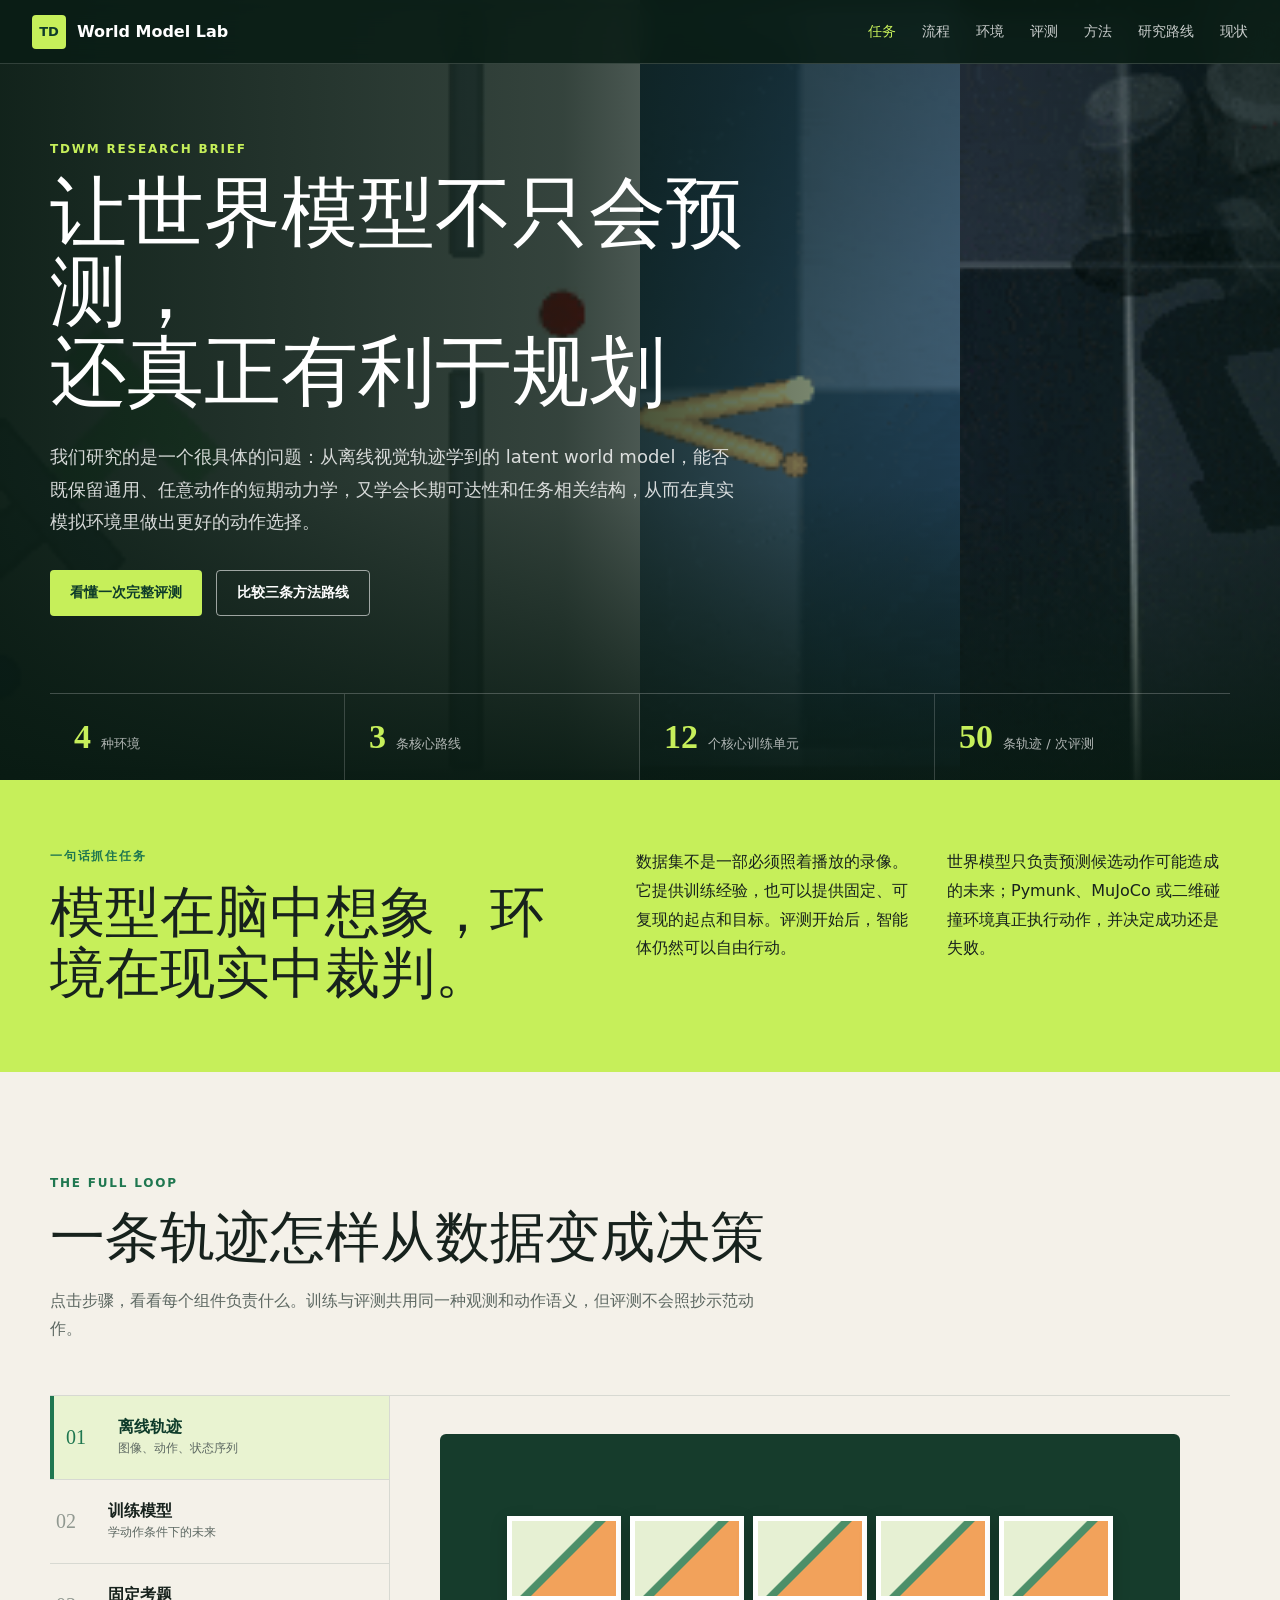
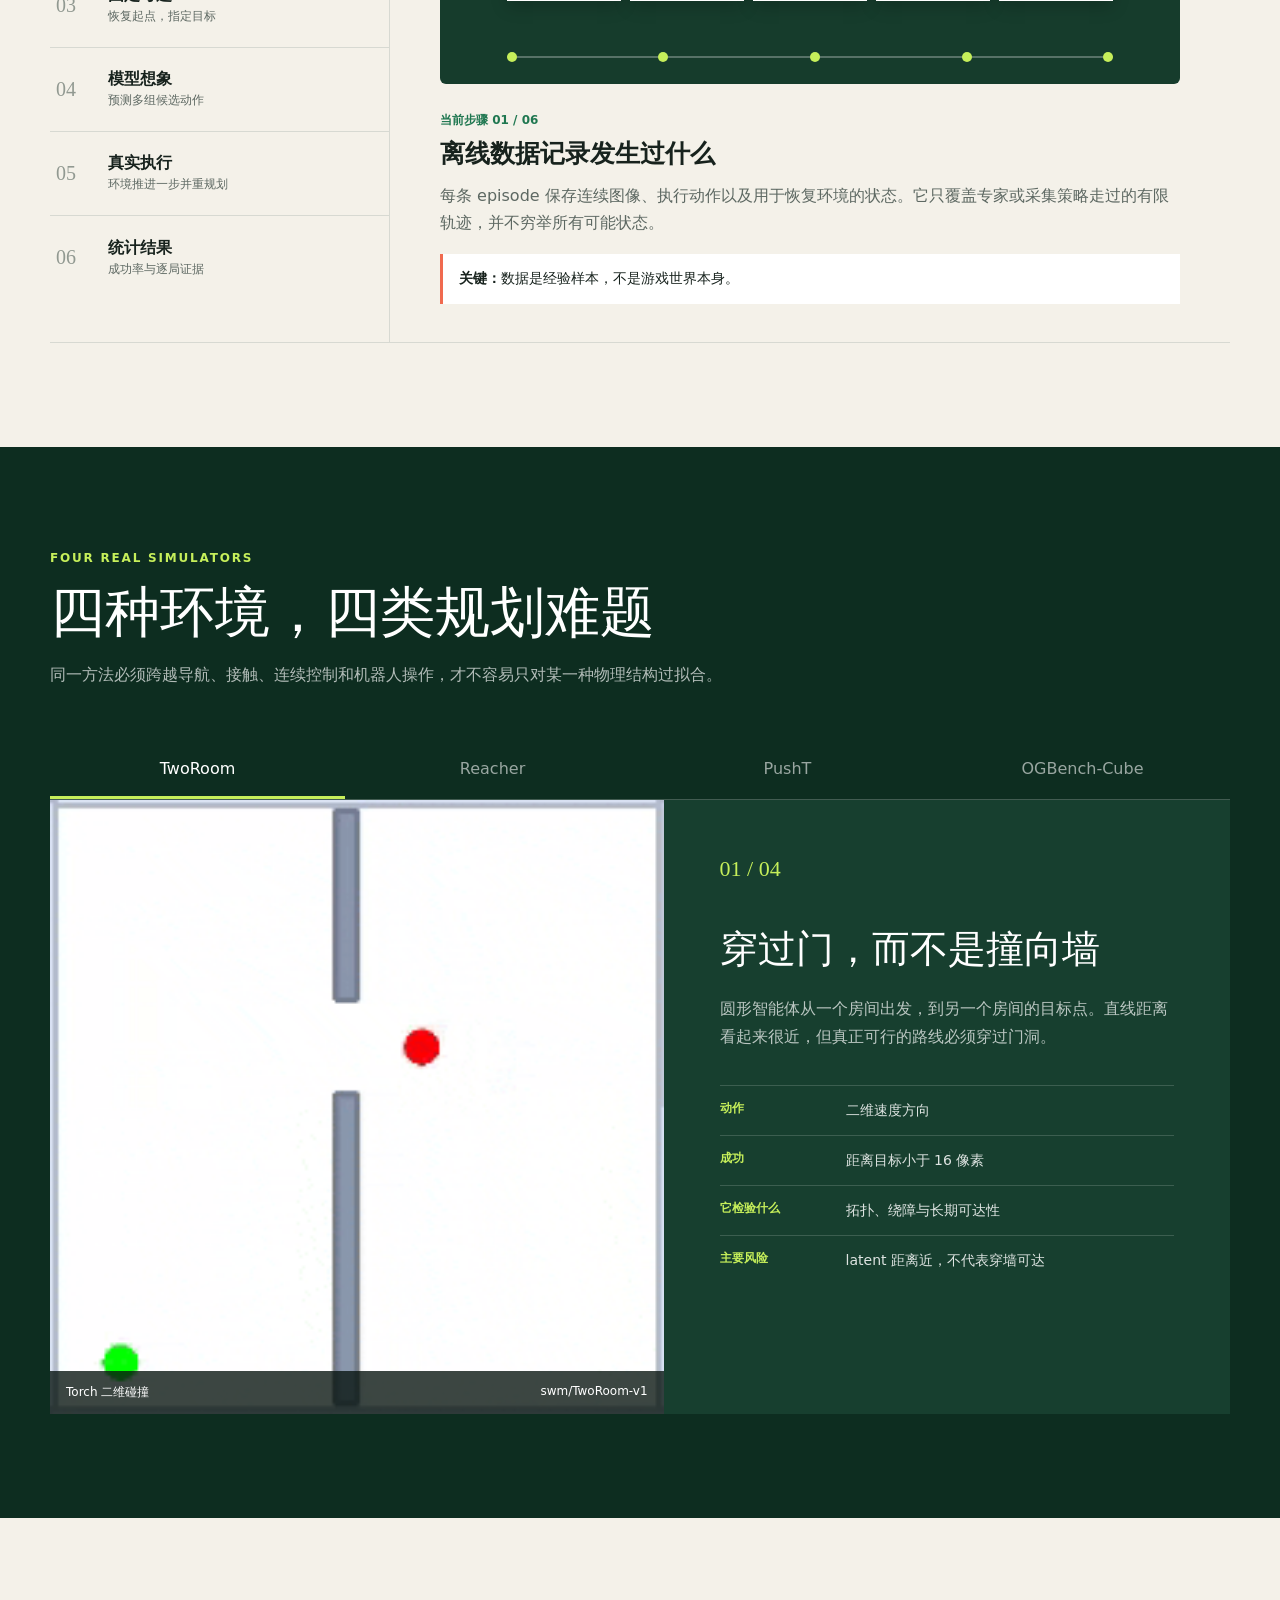
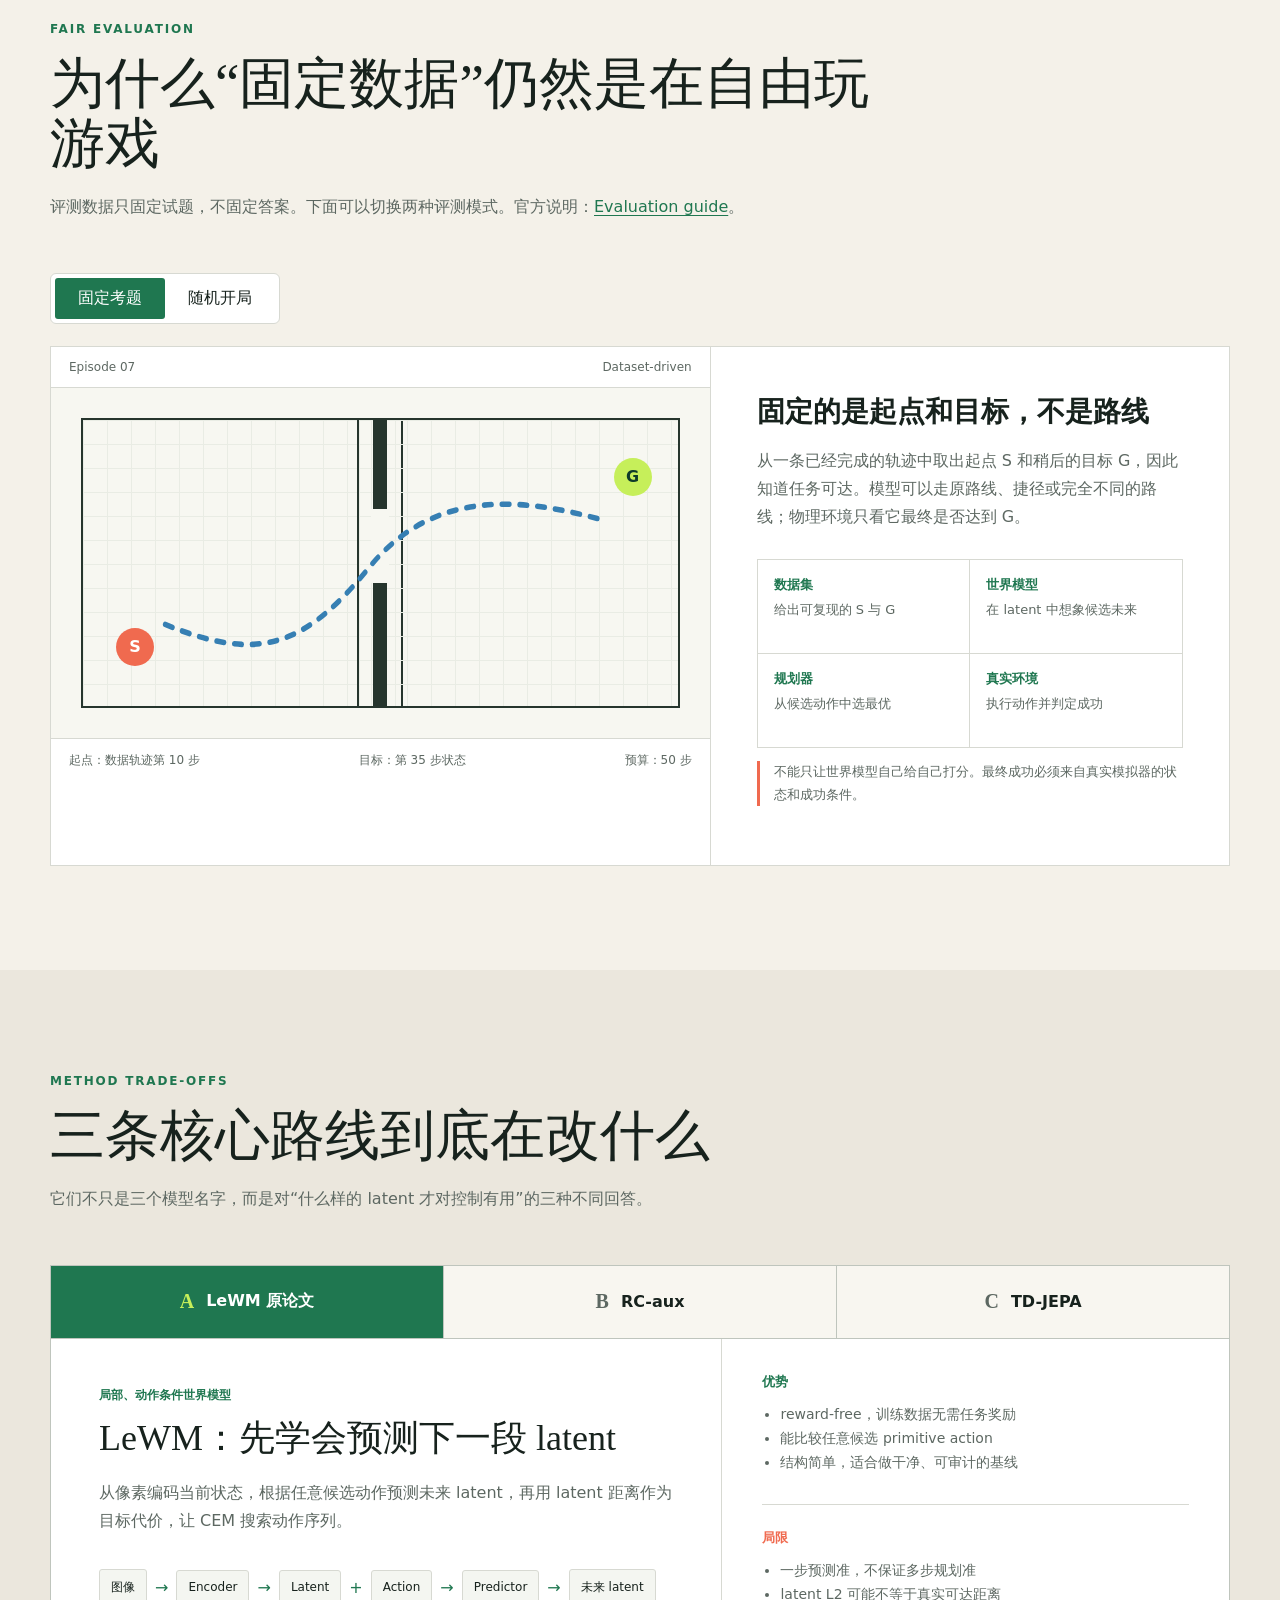
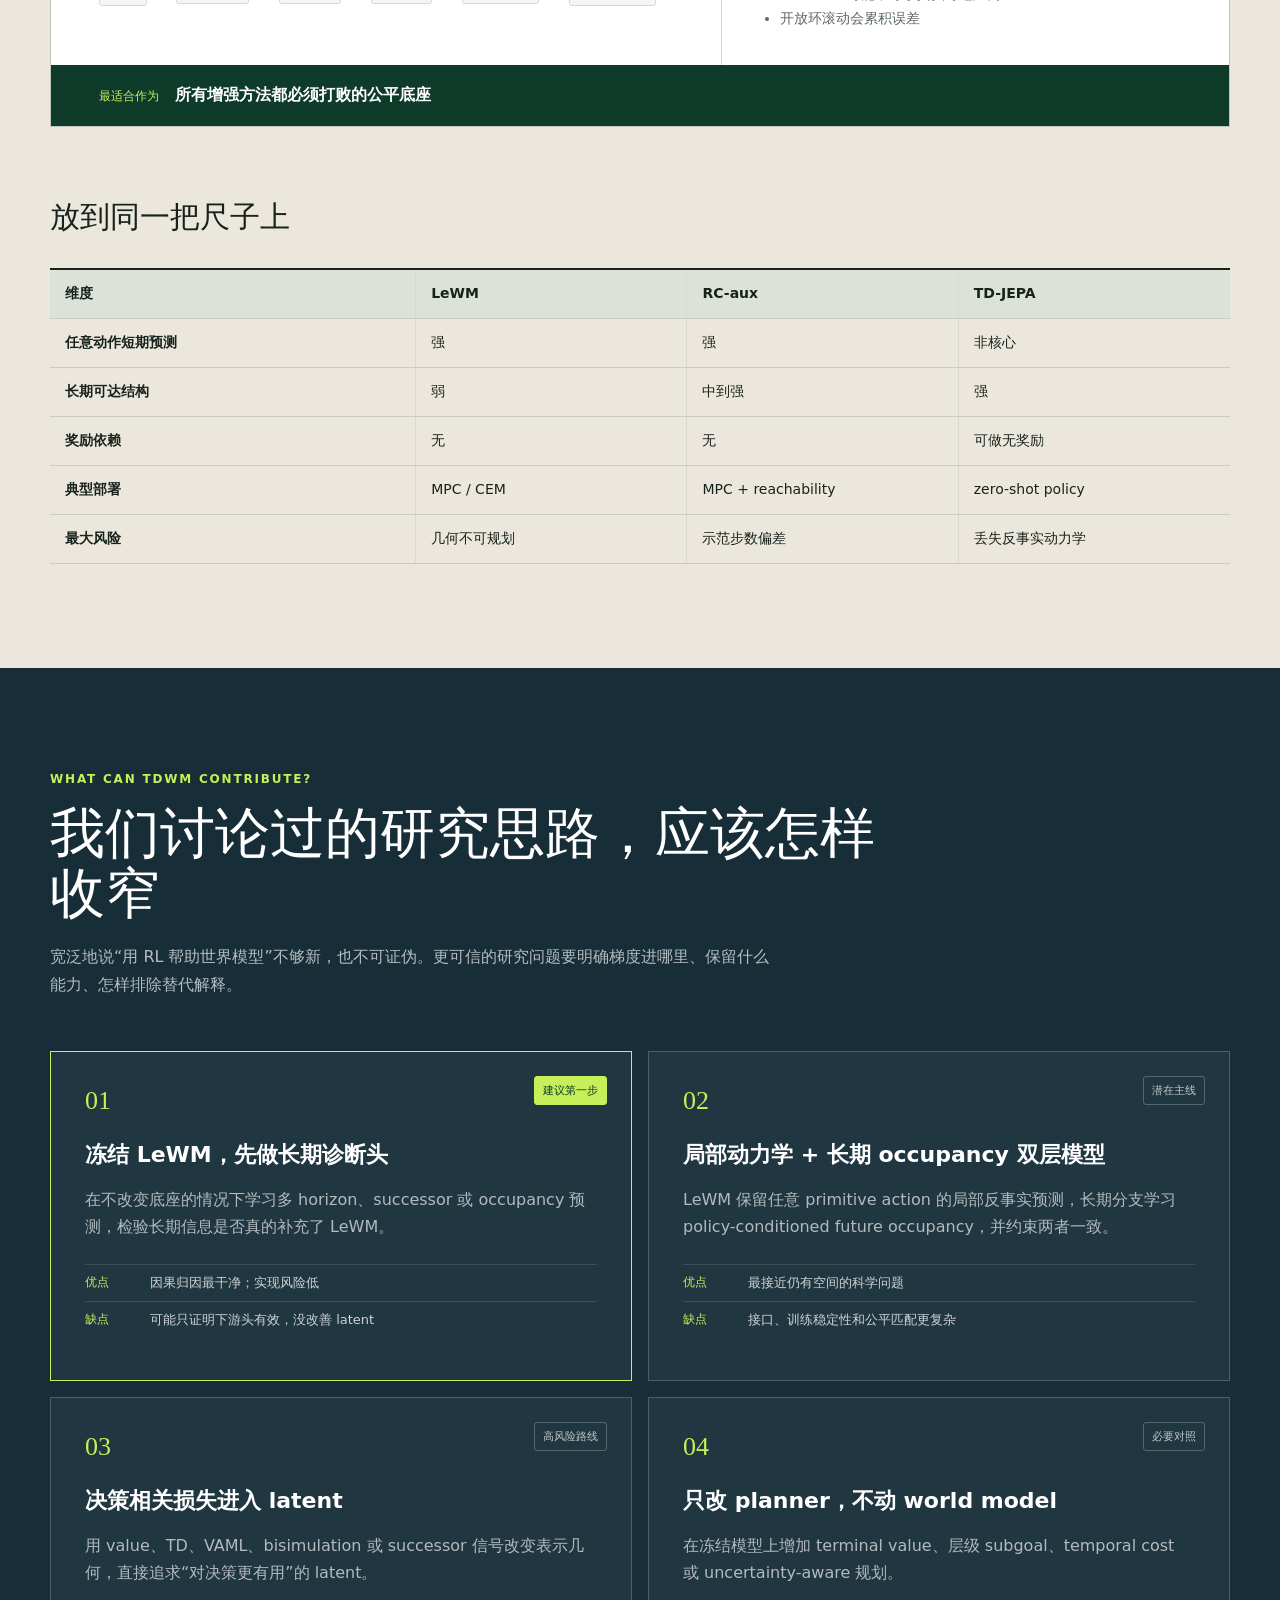
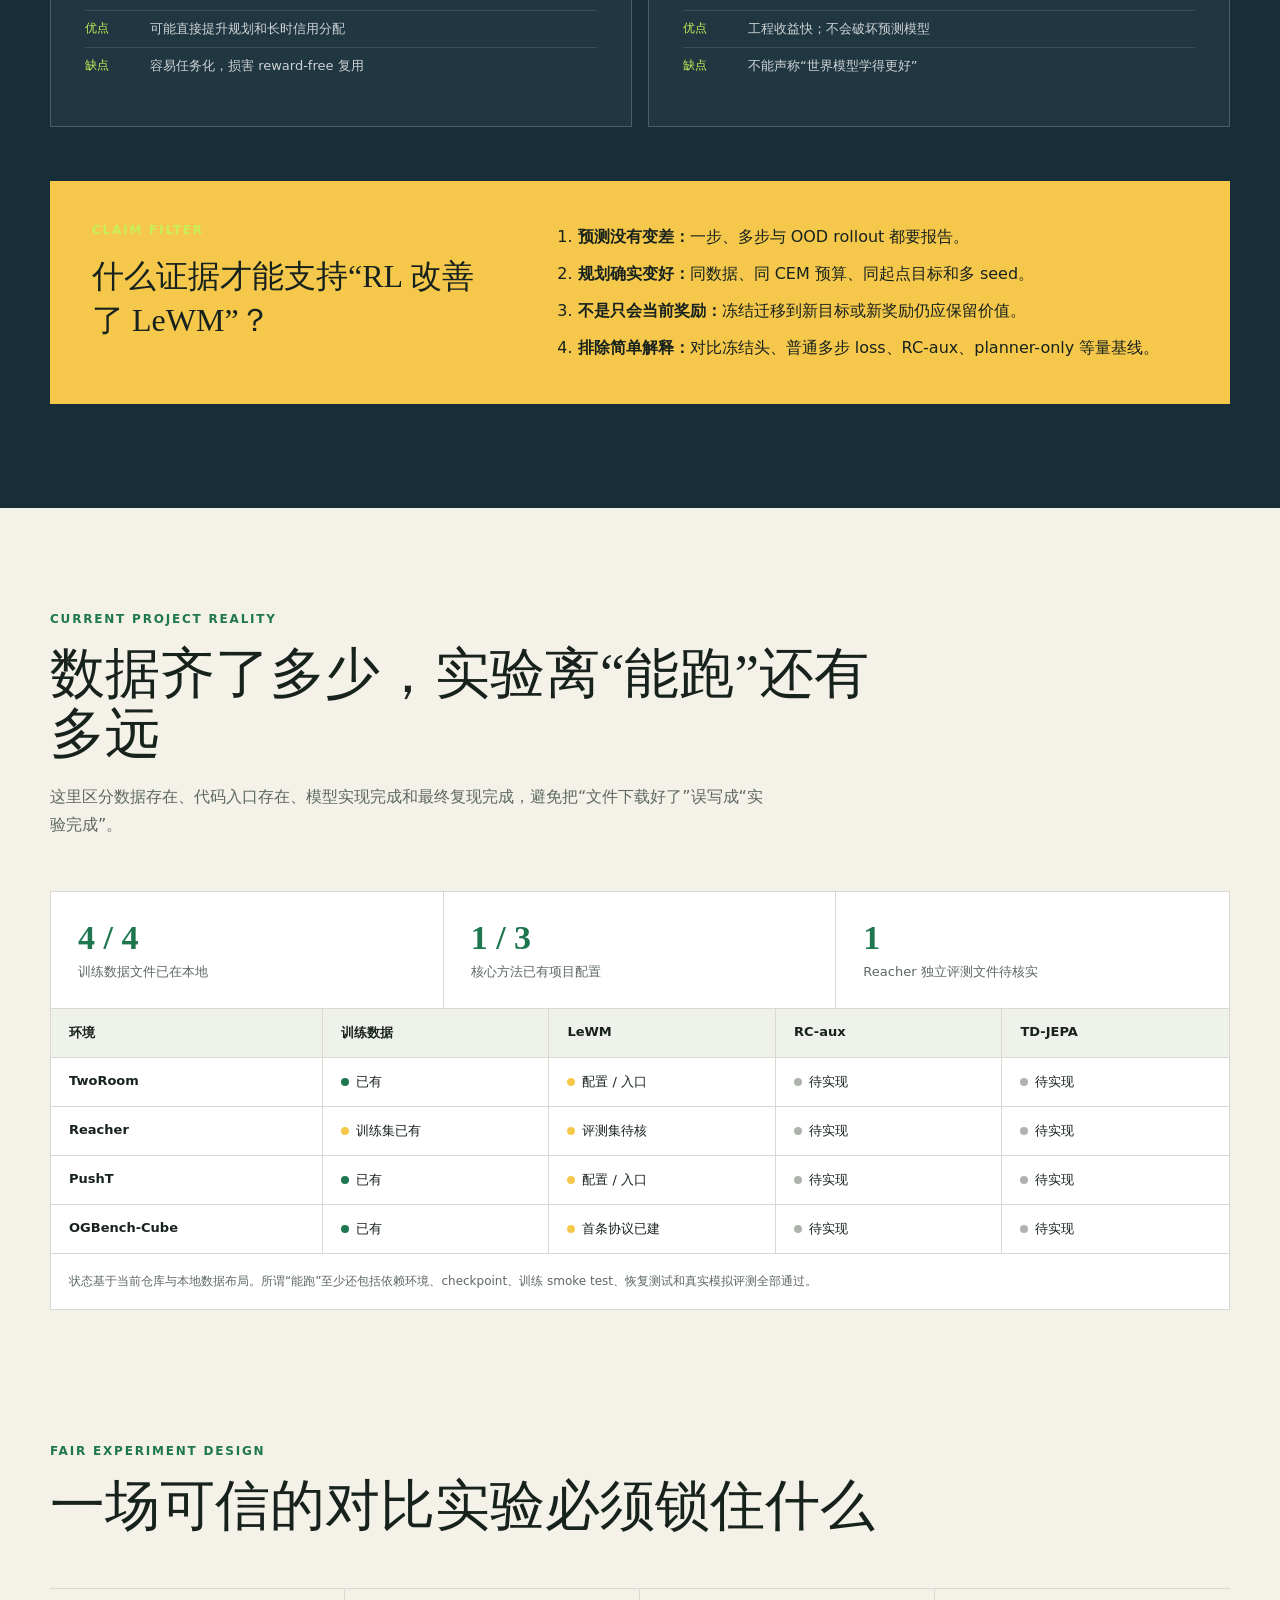
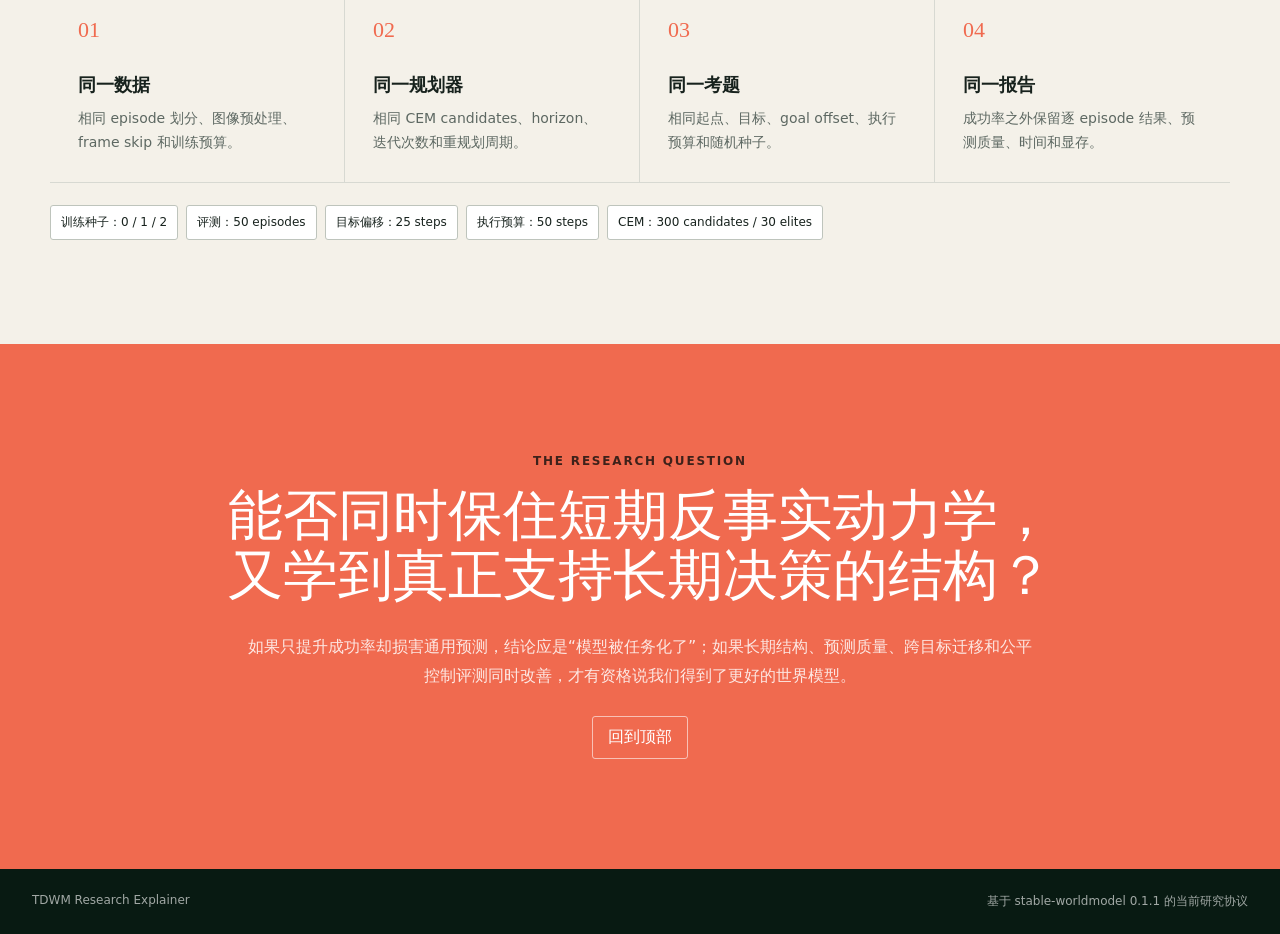
==== docs/world-model-explainer/index.html @ f21c64af "docs: add interactive TDWM research explainer" ====
<!doctype html>
<html lang="zh-CN">
<head>
  <meta charset="utf-8">
  <meta name="viewport" content="width=device-width, initial-scale=1">
  <meta name="description" content="TDWM 四环境世界模型研究任务、评测流程与方法取舍的交互式说明。">
  <title>TDWM 研究任务全景</title>
  <link rel="stylesheet" href="styles.css">
</head>
<body>
  <header class="topbar">
    <a class="brand" href="#overview" aria-label="返回顶部">
      <span class="brand-mark">TD</span>
      <span>World Model Lab</span>
    </a>
    <button class="menu-button" type="button" aria-label="打开目录" aria-expanded="false">
      <span></span><span></span><span></span>
    </button>
    <nav class="nav" aria-label="页面目录">
      <a href="#overview">任务</a>
      <a href="#pipeline">流程</a>
      <a href="#environments">环境</a>
      <a href="#evaluation">评测</a>
      <a href="#methods">方法</a>
      <a href="#research">研究路线</a>
      <a href="#status">现状</a>
    </nav>
  </header>

  <main>
    <section class="hero" id="overview">
      <div class="hero-backdrop" aria-hidden="true">
        <img src="assets/pusht.gif" alt="">
        <img src="assets/tworoom.gif" alt="">
        <img src="assets/reacher.gif" alt="">
        <img src="assets/cube.gif" alt="">
      </div>
      <div class="hero-overlay"></div>
      <div class="hero-content">
        <p class="eyebrow">TDWM RESEARCH BRIEF</p>
        <h1>让世界模型不只会预测，<br>还真正有利于规划</h1>
        <p class="hero-copy">我们研究的是一个很具体的问题：从离线视觉轨迹学到的 latent world model，能否既保留通用、任意动作的短期动力学，又学会长期可达性和任务相关结构，从而在真实模拟环境里做出更好的动作选择。</p>
        <div class="hero-actions">
          <a class="primary-action" href="#pipeline">看懂一次完整评测</a>
          <a class="secondary-action" href="#methods">比较三条方法路线</a>
        </div>
      </div>
      <div class="hero-facts" aria-label="研究概览">
        <div><strong>4</strong><span>种环境</span></div>
        <div><strong>3</strong><span>条核心路线</span></div>
        <div><strong>12</strong><span>个核心训练单元</span></div>
        <div><strong>50</strong><span>条轨迹 / 次评测</span></div>
      </div>
    </section>

    <section class="band thesis-band">
      <div class="section-inner split-intro">
        <div>
          <p class="eyebrow dark">一句话抓住任务</p>
          <h2>模型在脑中想象，环境在现实中裁判。</h2>
        </div>
        <div class="lead-stack">
          <p>数据集不是一部必须照着播放的录像。它提供训练经验，也可以提供固定、可复现的起点和目标。评测开始后，智能体仍然可以自由行动。</p>
          <p>世界模型只负责预测候选动作可能造成的未来；Pymunk、MuJoCo 或二维碰撞环境真正执行动作，并决定成功还是失败。</p>
        </div>
      </div>
    </section>

    <section class="section" id="pipeline">
      <div class="section-inner">
        <div class="section-heading">
          <p class="eyebrow dark">THE FULL LOOP</p>
          <h2>一条轨迹怎样从数据变成决策</h2>
          <p>点击步骤，看看每个组件负责什么。训练与评测共用同一种观测和动作语义，但评测不会照抄示范动作。</p>
        </div>
        <div class="pipeline-layout">
          <div class="pipeline-steps" role="tablist" aria-label="完整流程">
            <button class="pipeline-step active" type="button" role="tab" aria-selected="true" data-step="0">
              <span>01</span><b>离线轨迹</b><small>图像、动作、状态序列</small>
            </button>
            <button class="pipeline-step" type="button" role="tab" aria-selected="false" data-step="1">
              <span>02</span><b>训练模型</b><small>学动作条件下的未来</small>
            </button>
            <button class="pipeline-step" type="button" role="tab" aria-selected="false" data-step="2">
              <span>03</span><b>固定考题</b><small>恢复起点，指定目标</small>
            </button>
            <button class="pipeline-step" type="button" role="tab" aria-selected="false" data-step="3">
              <span>04</span><b>模型想象</b><small>预测多组候选动作</small>
            </button>
            <button class="pipeline-step" type="button" role="tab" aria-selected="false" data-step="4">
              <span>05</span><b>真实执行</b><small>环境推进一步并重规划</small>
            </button>
            <button class="pipeline-step" type="button" role="tab" aria-selected="false" data-step="5">
              <span>06</span><b>统计结果</b><small>成功率与逐局证据</small>
            </button>
          </div>
          <div class="pipeline-stage" aria-live="polite">
            <div class="stage-visual" data-stage-visual="dataset">
              <div class="filmstrip">
                <span></span><span></span><span></span><span></span><span></span>
              </div>
              <div class="stage-axis"><i></i><i></i><i></i><i></i><i></i></div>
            </div>
            <div class="stage-copy">
              <p class="stage-kicker">当前步骤 <span id="step-number">01 / 06</span></p>
              <h3 id="step-title">离线数据记录发生过什么</h3>
              <p id="step-description">每条 episode 保存连续图像、执行动作以及用于恢复环境的状态。它只覆盖专家或采集策略走过的有限轨迹，并不穷举所有可能状态。</p>
              <div class="stage-note" id="step-note"><strong>关键：</strong>数据是经验样本，不是游戏世界本身。</div>
            </div>
          </div>
        </div>
      </div>
    </section>

    <section class="section environment-section" id="environments">
      <div class="section-inner">
        <div class="section-heading light">
          <p class="eyebrow">FOUR REAL SIMULATORS</p>
          <h2>四种环境，四类规划难题</h2>
          <p>同一方法必须跨越导航、接触、连续控制和机器人操作，才不容易只对某一种物理结构过拟合。</p>
        </div>
        <div class="environment-tabs" role="tablist" aria-label="环境选择">
          <button type="button" class="active" data-env="tworoom" role="tab" aria-selected="true">TwoRoom</button>
          <button type="button" data-env="reacher" role="tab" aria-selected="false">Reacher</button>
          <button type="button" data-env="pusht" role="tab" aria-selected="false">PushT</button>
          <button type="button" data-env="cube" role="tab" aria-selected="false">OGBench-Cube</button>
        </div>
        <div class="environment-view">
          <div class="environment-media">
            <img id="env-image" src="assets/tworoom.gif" alt="TwoRoom 环境运行画面">
            <div class="media-caption"><span id="env-engine">Torch 二维碰撞</span><span id="env-id">swm/TwoRoom-v1</span></div>
          </div>
          <div class="environment-copy">
            <p class="env-index" id="env-index">01 / 04</p>
            <h3 id="env-title">穿过门，而不是撞向墙</h3>
            <p id="env-description">圆形智能体从一个房间出发，到另一个房间的目标点。直线距离看起来很近，但真正可行的路线必须穿过门洞。</p>
            <dl class="env-specs">
              <div><dt>动作</dt><dd id="env-action">二维速度方向</dd></div>
              <div><dt>成功</dt><dd id="env-success">距离目标小于 16 像素</dd></div>
              <div><dt>它检验什么</dt><dd id="env-test">拓扑、绕障与长期可达性</dd></div>
              <div><dt>主要风险</dt><dd id="env-risk">latent 距离近，不代表穿墙可达</dd></div>
            </dl>
          </div>
        </div>
      </div>
    </section>

    <section class="section" id="evaluation">
      <div class="section-inner">
        <div class="section-heading">
          <p class="eyebrow dark">FAIR EVALUATION</p>
          <h2>为什么“固定数据”仍然是在自由玩游戏</h2>
          <p>评测数据只固定试题，不固定答案。下面可以切换两种评测模式。官方说明：<a class="inline-source" href="https://galilai-group.github.io/stable-worldmodel/quick_start/" target="_blank" rel="noreferrer">Evaluation guide</a>。</p>
        </div>
        <div class="mode-switch" role="group" aria-label="评测模式">
          <button type="button" class="active" data-mode="dataset">固定考题</button>
          <button type="button" data-mode="random">随机开局</button>
        </div>
        <div class="evaluation-layout">
          <div class="evaluation-demo">
            <div class="demo-toolbar">
              <span>Episode 07</span>
              <span id="demo-mode-label">Dataset-driven</span>
            </div>
            <div class="demo-track">
              <div class="track-room left-room"></div>
              <div class="track-room right-room"></div>
              <div class="track-wall"></div>
              <div class="track-door"></div>
              <div class="track-start">S</div>
              <div class="track-goal">G</div>
              <svg viewBox="0 0 640 260" preserveAspectRatio="none" aria-label="一条允许自由选择的规划轨迹">
                <path id="demo-path" d="M90,185 C190,220 240,205 310,132 C380,62 475,72 560,92"></path>
              </svg>
            </div>
            <div class="demo-footer"><span>起点：数据轨迹第 10 步</span><span>目标：第 35 步状态</span><span>预算：50 步</span></div>
          </div>
          <div class="evaluation-copy">
            <h3 id="mode-title">固定的是起点和目标，不是路线</h3>
            <p id="mode-copy">从一条已经完成的轨迹中取出起点 S 和稍后的目标 G，因此知道任务可达。模型可以走原路线、捷径或完全不同的路线；物理环境只看它最终是否达到 G。</p>
            <div class="truth-grid">
              <div><b>数据集</b><span>给出可复现的 S 与 G</span></div>
              <div><b>世界模型</b><span>在 latent 中想象候选未来</span></div>
              <div><b>规划器</b><span>从候选动作中选最优</span></div>
              <div><b>真实环境</b><span>执行动作并判定成功</span></div>
            </div>
            <p class="caution">不能只让世界模型自己给自己打分。最终成功必须来自真实模拟器的状态和成功条件。</p>
          </div>
        </div>
      </div>
    </section>

    <section class="section method-section" id="methods">
      <div class="section-inner">
        <div class="section-heading">
          <p class="eyebrow dark">METHOD TRADE-OFFS</p>
          <h2>三条核心路线到底在改什么</h2>
          <p>它们不只是三个模型名字，而是对“什么样的 latent 才对控制有用”的三种不同回答。</p>
        </div>
        <div class="method-picker" role="tablist" aria-label="方法比较">
          <button type="button" class="active" data-method="lewm" role="tab" aria-selected="true"><span>A</span>LeWM 原论文</button>
          <button type="button" data-method="rcaux" role="tab" aria-selected="false"><span>B</span>RC-aux</button>
          <button type="button" data-method="tdjepa" role="tab" aria-selected="false"><span>C</span>TD-JEPA</button>
        </div>
        <div class="method-detail">
          <div class="method-core">
            <p class="method-family" id="method-family">局部、动作条件世界模型</p>
            <h3 id="method-title">LeWM：先学会预测下一段 latent</h3>
            <p id="method-summary">从像素编码当前状态，根据任意候选动作预测未来 latent，再用 latent 距离作为目标代价，让 CEM 搜索动作序列。</p>
            <div class="method-flow" id="method-flow" aria-label="LeWM 数据流">
              <span>图像</span><i>→</i><span>Encoder</span><i>→</i><span>Latent</span><i>+</i><span>Action</span><i>→</i><span>Predictor</span><i>→</i><span>未来 latent</span>
            </div>
          </div>
          <div class="pros-cons">
            <div class="pros">
              <h4>优势</h4>
              <ul id="method-pros">
                <li>reward-free，训练数据无需任务奖励</li>
                <li>能比较任意候选 primitive action</li>
                <li>结构简单，适合做干净、可审计的基线</li>
              </ul>
            </div>
            <div class="cons">
              <h4>局限</h4>
              <ul id="method-cons">
                <li>一步预测准，不保证多步规划准</li>
                <li>latent L2 可能不等于真实可达距离</li>
                <li>开放环滚动会累积误差</li>
              </ul>
            </div>
          </div>
          <div class="method-verdict">
            <span>最适合作为</span>
            <strong id="method-verdict">所有增强方法都必须打败的公平底座</strong>
          </div>
        </div>

        <div class="comparison-wrap">
          <h3>放到同一把尺子上</h3>
          <div class="comparison-table" role="table" aria-label="方法特性比较">
            <div class="comparison-row header" role="row">
              <div role="columnheader">维度</div><div role="columnheader">LeWM</div><div role="columnheader">RC-aux</div><div role="columnheader">TD-JEPA</div>
            </div>
            <div class="comparison-row" role="row"><div role="cell">任意动作短期预测</div><div role="cell">强</div><div role="cell">强</div><div role="cell">非核心</div></div>
            <div class="comparison-row" role="row"><div role="cell">长期可达结构</div><div role="cell">弱</div><div role="cell">中到强</div><div role="cell">强</div></div>
            <div class="comparison-row" role="row"><div role="cell">奖励依赖</div><div role="cell">无</div><div role="cell">无</div><div role="cell">可做无奖励</div></div>
            <div class="comparison-row" role="row"><div role="cell">典型部署</div><div role="cell">MPC / CEM</div><div role="cell">MPC + reachability</div><div role="cell">zero-shot policy</div></div>
            <div class="comparison-row" role="row"><div role="cell">最大风险</div><div role="cell">几何不可规划</div><div role="cell">示范步数偏差</div><div role="cell">丢失反事实动力学</div></div>
          </div>
        </div>
      </div>
    </section>

    <section class="section research-section" id="research">
      <div class="section-inner">
        <div class="section-heading light">
          <p class="eyebrow">WHAT CAN TDWM CONTRIBUTE?</p>
          <h2>我们讨论过的研究思路，应该怎样收窄</h2>
          <p>宽泛地说“用 RL 帮助世界模型”不够新，也不可证伪。更可信的研究问题要明确梯度进哪里、保留什么能力、怎样排除替代解释。</p>
        </div>
        <div class="research-grid">
          <article class="research-card recommended">
            <div class="research-number">01</div>
            <h3>冻结 LeWM，先做长期诊断头</h3>
            <p>在不改变底座的情况下学习多 horizon、successor 或 occupancy 预测，检验长期信息是否真的补充了 LeWM。</p>
            <dl><div><dt>优点</dt><dd>因果归因最干净；实现风险低</dd></div><div><dt>缺点</dt><dd>可能只证明下游头有效，没改善 latent</dd></div></dl>
            <span class="route-label">建议第一步</span>
          </article>
          <article class="research-card">
            <div class="research-number">02</div>
            <h3>局部动力学 + 长期 occupancy 双层模型</h3>
            <p>LeWM 保留任意 primitive action 的局部反事实预测，长期分支学习 policy-conditioned future occupancy，并约束两者一致。</p>
            <dl><div><dt>优点</dt><dd>最接近仍有空间的科学问题</dd></div><div><dt>缺点</dt><dd>接口、训练稳定性和公平匹配更复杂</dd></div></dl>
            <span class="route-label">潜在主线</span>
          </article>
          <article class="research-card">
            <div class="research-number">03</div>
            <h3>决策相关损失进入 latent</h3>
            <p>用 value、TD、VAML、bisimulation 或 successor 信号改变表示几何，直接追求“对决策更有用”的 latent。</p>
            <dl><div><dt>优点</dt><dd>可能直接提升规划和长时信用分配</dd></div><div><dt>缺点</dt><dd>容易任务化，损害 reward-free 复用</dd></div></dl>
            <span class="route-label">高风险路线</span>
          </article>
          <article class="research-card">
            <div class="research-number">04</div>
            <h3>只改 planner，不动 world model</h3>
            <p>在冻结模型上增加 terminal value、层级 subgoal、temporal cost 或 uncertainty-aware 规划。</p>
            <dl><div><dt>优点</dt><dd>工程收益快；不会破坏预测模型</dd></div><div><dt>缺点</dt><dd>不能声称“世界模型学得更好”</dd></div></dl>
            <span class="route-label">必要对照</span>
          </article>
        </div>
        <div class="claim-filter">
          <div>
            <p class="eyebrow">CLAIM FILTER</p>
            <h3>什么证据才能支持“RL 改善了 LeWM”？</h3>
          </div>
          <ol>
            <li><b>预测没有变差：</b>一步、多步与 OOD rollout 都要报告。</li>
            <li><b>规划确实变好：</b>同数据、同 CEM 预算、同起点目标和多 seed。</li>
            <li><b>不是只会当前奖励：</b>冻结迁移到新目标或新奖励仍应保留价值。</li>
            <li><b>排除简单解释：</b>对比冻结头、普通多步 loss、RC-aux、planner-only 等量基线。</li>
          </ol>
        </div>
      </div>
    </section>

    <section class="section" id="status">
      <div class="section-inner">
        <div class="section-heading">
          <p class="eyebrow dark">CURRENT PROJECT REALITY</p>
          <h2>数据齐了多少，实验离“能跑”还有多远</h2>
          <p>这里区分数据存在、代码入口存在、模型实现完成和最终复现完成，避免把“文件下载好了”误写成“实验完成”。</p>
        </div>
        <div class="status-board">
          <div class="status-summary">
            <div><strong>4 / 4</strong><span>训练数据文件已在本地</span></div>
            <div><strong>1 / 3</strong><span>核心方法已有项目配置</span></div>
            <div><strong>1</strong><span>Reacher 独立评测文件待核实</span></div>
          </div>
          <div class="status-matrix" role="table" aria-label="当前实验准备状态">
            <div class="status-row header" role="row"><div>环境</div><div>训练数据</div><div>LeWM</div><div>RC-aux</div><div>TD-JEPA</div></div>
            <div class="status-row" role="row"><div>TwoRoom</div><div><span class="dot ready"></span>已有</div><div><span class="dot partial"></span>配置 / 入口</div><div><span class="dot missing"></span>待实现</div><div><span class="dot missing"></span>待实现</div></div>
            <div class="status-row" role="row"><div>Reacher</div><div><span class="dot partial"></span>训练集已有</div><div><span class="dot partial"></span>评测集待核</div><div><span class="dot missing"></span>待实现</div><div><span class="dot missing"></span>待实现</div></div>
            <div class="status-row" role="row"><div>PushT</div><div><span class="dot ready"></span>已有</div><div><span class="dot partial"></span>配置 / 入口</div><div><span class="dot missing"></span>待实现</div><div><span class="dot missing"></span>待实现</div></div>
            <div class="status-row" role="row"><div>OGBench-Cube</div><div><span class="dot ready"></span>已有</div><div><span class="dot partial"></span>首条协议已建</div><div><span class="dot missing"></span>待实现</div><div><span class="dot missing"></span>待实现</div></div>
          </div>
          <p class="status-footnote">状态基于当前仓库与本地数据布局。所谓“能跑”至少还包括依赖环境、checkpoint、训练 smoke test、恢复测试和真实模拟评测全部通过。</p>
        </div>
      </div>
    </section>

    <section class="section experiment-section">
      <div class="section-inner">
        <div class="section-heading">
          <p class="eyebrow dark">FAIR EXPERIMENT DESIGN</p>
          <h2>一场可信的对比实验必须锁住什么</h2>
        </div>
        <div class="protocol-grid">
          <div><span>01</span><h3>同一数据</h3><p>相同 episode 划分、图像预处理、frame skip 和训练预算。</p></div>
          <div><span>02</span><h3>同一规划器</h3><p>相同 CEM candidates、horizon、迭代次数和重规划周期。</p></div>
          <div><span>03</span><h3>同一考题</h3><p>相同起点、目标、goal offset、执行预算和随机种子。</p></div>
          <div><span>04</span><h3>同一报告</h3><p>成功率之外保留逐 episode 结果、预测质量、时间和显存。</p></div>
        </div>
        <div class="protocol-strip">
          <span>训练种子：0 / 1 / 2</span>
          <span>评测：50 episodes</span>
          <span>目标偏移：25 steps</span>
          <span>执行预算：50 steps</span>
          <span>CEM：300 candidates / 30 elites</span>
        </div>
      </div>
    </section>

    <section class="closing">
      <div class="section-inner">
        <p class="eyebrow">THE RESEARCH QUESTION</p>
        <h2>能否同时保住短期反事实动力学，<br>又学到真正支持长期决策的结构？</h2>
        <p>如果只提升成功率却损害通用预测，结论应是“模型被任务化了”；如果长期结构、预测质量、跨目标迁移和公平控制评测同时改善，才有资格说我们得到了更好的世界模型。</p>
        <a href="#overview">回到顶部</a>
      </div>
    </section>
  </main>

  <footer>
    <span>TDWM Research Explainer</span>
    <span>基于 stable-worldmodel 0.1.1 的当前研究协议</span>
  </footer>
  <script src="script.js"></script>
</body>
</html>
---- docs/world-model-explainer/styles.css ----
:root {
  --ink: #17221d;
  --muted: #5d6862;
  --paper: #f4f1e9;
  --white: #ffffff;
  --line: #d7d9d2;
  --green: #1f7750;
  --green-dark: #0e3b2a;
  --lime: #c6ef5a;
  --coral: #f06a4f;
  --yellow: #f5c84c;
  --blue: #367fb3;
  --max: 1180px;
}

* { box-sizing: border-box; }
html { scroll-behavior: smooth; }
body {
  margin: 0;
  color: var(--ink);
  background: var(--paper);
  font-family: Inter, ui-sans-serif, system-ui, -apple-system, BlinkMacSystemFont, "Segoe UI", sans-serif;
  letter-spacing: 0;
}
button, a { font: inherit; }
button { color: inherit; }
a { color: inherit; }

.topbar {
  position: fixed;
  z-index: 20;
  top: 0;
  left: 0;
  right: 0;
  height: 64px;
  display: flex;
  align-items: center;
  justify-content: space-between;
  padding: 0 32px;
  color: var(--white);
  background: rgba(10, 29, 21, 0.88);
  border-bottom: 1px solid rgba(255,255,255,.16);
  backdrop-filter: blur(14px);
}
.brand { display: flex; align-items: center; gap: 11px; text-decoration: none; font-weight: 700; }
.brand-mark {
  width: 34px;
  height: 34px;
  display: grid;
  place-items: center;
  color: var(--green-dark);
  background: var(--lime);
  border-radius: 4px;
  font-size: 13px;
}
.nav { display: flex; gap: 26px; }
.nav a { color: rgba(255,255,255,.78); text-decoration: none; font-size: 14px; }
.nav a:hover, .nav a.active { color: var(--lime); }
.menu-button { display: none; width: 40px; height: 40px; padding: 9px; border: 0; background: transparent; }
.menu-button span { display: block; height: 2px; margin: 5px 0; background: white; }

.hero {
  position: relative;
  min-height: min(780px, 92vh);
  display: flex;
  align-items: center;
  overflow: hidden;
  color: var(--white);
  background: #0a1d15;
}
.hero-backdrop { position: absolute; inset: 0; display: grid; grid-template-columns: repeat(4, 1fr); }
.hero-backdrop img { width: 100%; height: 100%; object-fit: cover; image-rendering: auto; filter: saturate(.78) contrast(1.08); }
.hero-overlay { position: absolute; inset: 0; background: linear-gradient(90deg, rgba(8,26,18,.96) 0%, rgba(8,26,18,.82) 44%, rgba(8,26,18,.35) 76%, rgba(8,26,18,.6) 100%), linear-gradient(0deg, rgba(8,26,18,.9) 0%, transparent 38%); }
.hero-content { position: relative; z-index: 2; width: min(760px, calc(100% - 48px)); margin-left: max(24px, calc((100vw - var(--max)) / 2)); padding: 128px 0 150px; }
.eyebrow { margin: 0 0 18px; color: var(--lime); font-size: 12px; font-weight: 800; letter-spacing: 1.8px; }
.eyebrow.dark { color: var(--green); }
.hero h1 { margin: 0; max-width: 760px; font-family: Georgia, "Times New Roman", serif; font-size: clamp(48px, 6vw, 82px); line-height: 1.04; font-weight: 500; }
.hero-copy { max-width: 690px; margin: 28px 0 0; color: rgba(255,255,255,.82); font-size: 18px; line-height: 1.8; }
.hero-actions { display: flex; gap: 14px; margin-top: 32px; }
.primary-action, .secondary-action { display: inline-flex; align-items: center; justify-content: center; min-height: 46px; padding: 0 20px; border-radius: 4px; text-decoration: none; font-weight: 700; font-size: 14px; }
.primary-action { color: var(--green-dark); background: var(--lime); }
.secondary-action { border: 1px solid rgba(255,255,255,.58); color: white; }
.hero-facts { position: absolute; z-index: 3; left: 0; right: 0; bottom: 0; display: grid; grid-template-columns: repeat(4, 1fr); max-width: var(--max); margin: auto; border-top: 1px solid rgba(255,255,255,.22); }
.hero-facts div { display: flex; align-items: baseline; gap: 10px; padding: 24px; border-right: 1px solid rgba(255,255,255,.18); }
.hero-facts div:last-child { border-right: 0; }
.hero-facts strong { font-family: Georgia, serif; color: var(--lime); font-size: 34px; }
.hero-facts span { color: rgba(255,255,255,.68); font-size: 13px; }

.band { padding: 68px 24px; }
.thesis-band { background: var(--lime); }
.section { padding: 104px 24px; scroll-margin-top: 64px; }
.section-inner { width: min(100%, var(--max)); margin: 0 auto; }
.split-intro { display: grid; grid-template-columns: .92fr 1.08fr; gap: 80px; align-items: start; }
.split-intro h2, .section-heading h2, .closing h2 { margin: 0; font-family: Georgia, "Times New Roman", serif; font-size: clamp(36px, 4.3vw, 58px); line-height: 1.1; font-weight: 500; }
.lead-stack { display: grid; grid-template-columns: 1fr 1fr; gap: 28px; }
.lead-stack p { margin: 0; line-height: 1.8; }
.section-heading { max-width: 850px; margin-bottom: 52px; }
.section-heading p:last-child { max-width: 720px; margin: 18px 0 0; color: var(--muted); line-height: 1.75; }
.inline-source { color: var(--green); text-underline-offset: 3px; }
.section-heading.light { color: white; }
.section-heading.light p:last-child { color: rgba(255,255,255,.68); }

.pipeline-layout { display: grid; grid-template-columns: 340px 1fr; border-top: 1px solid var(--line); border-bottom: 1px solid var(--line); }
.pipeline-steps { border-right: 1px solid var(--line); }
.pipeline-step { width: 100%; min-height: 84px; display: grid; grid-template-columns: 42px 1fr; grid-template-rows: auto auto; gap: 2px 10px; align-content: center; text-align: left; border: 0; border-bottom: 1px solid var(--line); background: transparent; cursor: pointer; }
.pipeline-step:last-child { border-bottom: 0; }
.pipeline-step span { grid-row: 1 / 3; align-self: center; color: #919991; font-family: Georgia, serif; font-size: 20px; }
.pipeline-step b { font-size: 16px; }
.pipeline-step small { color: var(--muted); font-size: 12px; }
.pipeline-step.active { padding-left: 16px; color: var(--green-dark); background: #e9f3d1; box-shadow: inset 4px 0 var(--green); }
.pipeline-step.active span { color: var(--green); }
.pipeline-stage { min-height: 504px; display: grid; grid-template-rows: 250px auto; padding: 38px 50px; }
.stage-visual { position: relative; display: grid; place-items: center; overflow: hidden; background: #163c2c; border-radius: 6px; }
.filmstrip { width: 82%; display: grid; grid-template-columns: repeat(5, 1fr); gap: 9px; }
.filmstrip span { aspect-ratio: 4/3; border: 5px solid white; background: linear-gradient(135deg, #e6f0d3 0 46%, #4d8f69 47% 52%, #f2a25b 53%); box-shadow: 0 6px 16px rgba(0,0,0,.18); }
.stage-axis { position: absolute; bottom: 26px; left: 9%; right: 9%; height: 2px; background: rgba(255,255,255,.28); }
.stage-axis i { position: absolute; top: -4px; width: 10px; height: 10px; border-radius: 50%; background: var(--lime); }
.stage-axis i:nth-child(1) { left: 0; }.stage-axis i:nth-child(2) { left: 25%; }.stage-axis i:nth-child(3) { left: 50%; }.stage-axis i:nth-child(4) { left: 75%; }.stage-axis i:nth-child(5) { right: 0; }
.stage-copy { padding-top: 28px; }
.stage-kicker { margin: 0 0 8px; color: var(--green); font-size: 12px; font-weight: 800; }
.stage-copy h3 { margin: 0 0 12px; font-size: 25px; }
.stage-copy > p:not(.stage-kicker) { margin: 0; color: var(--muted); line-height: 1.7; }
.stage-note { margin-top: 18px; padding: 14px 16px; border-left: 3px solid var(--coral); background: #fff; line-height: 1.55; font-size: 14px; }
.stage-visual[data-stage-visual="training"] .filmstrip { transform: perspective(700px) rotateX(54deg); }
.stage-visual[data-stage-visual="training"] .filmstrip span { background: repeating-linear-gradient(90deg, #86b09a 0 7px, #163c2c 7px 12px); }
.stage-visual[data-stage-visual="exam"] .filmstrip span:not(:first-child):not(:last-child) { opacity: .15; }
.stage-visual[data-stage-visual="imagine"] .filmstrip { grid-template-columns: repeat(5, 1fr); }
.stage-visual[data-stage-visual="imagine"] .filmstrip span { transform-origin: bottom; }
.stage-visual[data-stage-visual="imagine"] .filmstrip span:nth-child(2) { transform: translateY(-22px); }
.stage-visual[data-stage-visual="imagine"] .filmstrip span:nth-child(4) { transform: translateY(18px); }
.stage-visual[data-stage-visual="execute"] .filmstrip span { opacity: .18; }
.stage-visual[data-stage-visual="execute"] .filmstrip span:first-child { opacity: 1; transform: scale(1.12); border-color: var(--lime); }
.stage-visual[data-stage-visual="score"] .filmstrip span { border-color: var(--lime); background: #2e8b61; }

.environment-section { background: #0d2d20; }
.environment-tabs { display: grid; grid-template-columns: repeat(4, 1fr); border-bottom: 1px solid rgba(255,255,255,.22); }
.environment-tabs button { padding: 18px 10px; border: 0; border-bottom: 3px solid transparent; color: rgba(255,255,255,.58); background: transparent; cursor: pointer; }
.environment-tabs button.active { color: white; border-bottom-color: var(--lime); }
.environment-view { display: grid; grid-template-columns: 1.04fr .96fr; min-height: 500px; }
.environment-media { position: relative; min-width: 0; background: #081d14; }
.environment-media img { width: 100%; height: 100%; min-height: 500px; display: block; object-fit: cover; image-rendering: auto; }
.media-caption { position: absolute; left: 0; right: 0; bottom: 0; display: flex; justify-content: space-between; gap: 20px; padding: 13px 16px; color: white; background: rgba(6,18,13,.78); font-size: 12px; }
.environment-copy { padding: 56px; color: white; background: #173f2f; }
.env-index { margin: 0 0 42px; color: var(--lime); font-family: Georgia, serif; font-size: 22px; }
.environment-copy h3 { margin: 0; font-family: Georgia, serif; font-size: 38px; font-weight: 500; }
.environment-copy > p:not(.env-index) { margin: 20px 0 34px; color: rgba(255,255,255,.7); line-height: 1.75; }
.env-specs { margin: 0; }
.env-specs div { display: grid; grid-template-columns: 110px 1fr; gap: 16px; padding: 14px 0; border-top: 1px solid rgba(255,255,255,.16); }
.env-specs dt { color: var(--lime); font-size: 12px; font-weight: 800; }
.env-specs dd { margin: 0; color: rgba(255,255,255,.86); font-size: 14px; line-height: 1.5; }

.mode-switch { width: fit-content; display: flex; padding: 4px; margin-bottom: 22px; border: 1px solid var(--line); background: white; border-radius: 6px; }
.mode-switch button { min-width: 110px; padding: 10px 14px; border: 0; background: transparent; border-radius: 3px; cursor: pointer; }
.mode-switch button.active { color: white; background: var(--green); }
.evaluation-layout { display: grid; grid-template-columns: 1.12fr .88fr; background: white; border: 1px solid var(--line); }
.evaluation-demo { border-right: 1px solid var(--line); }
.demo-toolbar, .demo-footer { display: flex; justify-content: space-between; gap: 16px; padding: 13px 18px; color: var(--muted); font-size: 12px; }
.demo-toolbar { border-bottom: 1px solid var(--line); }
.demo-footer { flex-wrap: wrap; border-top: 1px solid var(--line); }
.demo-track { position: relative; height: 350px; overflow: hidden; background: #f7f7f1; }
.track-room { position: absolute; top: 30px; bottom: 30px; width: calc(50% - 7px); border: 2px solid #26352d; background-image: linear-gradient(#e9ece4 1px, transparent 1px), linear-gradient(90deg, #e9ece4 1px, transparent 1px); background-size: 24px 24px; }
.left-room { left: 30px; }.right-room { right: 30px; }
.track-wall { position: absolute; z-index: 2; top: 30px; bottom: 30px; left: calc(50% - 7px); width: 14px; background: #26352d; }
.track-door { position: absolute; z-index: 3; top: 121px; left: calc(50% - 9px); width: 18px; height: 74px; background: #f7f7f1; }
.track-start, .track-goal { position: absolute; z-index: 4; width: 38px; height: 38px; display: grid; place-items: center; border-radius: 50%; font-weight: 800; }
.track-start { left: 65px; bottom: 72px; color: white; background: var(--coral); }
.track-goal { right: 58px; top: 70px; color: var(--green-dark); background: var(--lime); }
.demo-track svg { position: absolute; z-index: 3; inset: 30px; width: calc(100% - 60px); height: calc(100% - 60px); overflow: visible; }
.demo-track path { fill: none; stroke: var(--blue); stroke-width: 5; stroke-linecap: round; stroke-dasharray: 8 11; animation: pathFlow 1.1s linear infinite; }
@keyframes pathFlow { to { stroke-dashoffset: -19; } }
.evaluation-copy { padding: 46px; }
.evaluation-copy h3 { margin: 0 0 14px; font-size: 28px; }
.evaluation-copy > p { color: var(--muted); line-height: 1.75; }
.truth-grid { display: grid; grid-template-columns: 1fr 1fr; margin-top: 28px; border-top: 1px solid var(--line); border-left: 1px solid var(--line); }
.truth-grid div { min-height: 94px; display: flex; flex-direction: column; gap: 7px; padding: 16px; border-right: 1px solid var(--line); border-bottom: 1px solid var(--line); }
.truth-grid b { color: var(--green); font-size: 13px; }
.truth-grid span { color: var(--muted); font-size: 13px; line-height: 1.45; }
.caution { padding-left: 14px; border-left: 3px solid var(--coral); font-size: 13px; }

.method-section { background: #ebe7dd; }
.method-picker { display: grid; grid-template-columns: repeat(3, 1fr); gap: 1px; background: #bfc5bd; border: 1px solid #bfc5bd; }
.method-picker button { min-height: 72px; display: flex; align-items: center; justify-content: center; gap: 12px; border: 0; background: #f8f6f0; cursor: pointer; font-weight: 700; }
.method-picker span { color: var(--muted); font-family: Georgia, serif; font-size: 20px; }
.method-picker button.active { color: white; background: var(--green); }
.method-picker button.active span { color: var(--lime); }
.method-detail { display: grid; grid-template-columns: 1.14fr .86fr; background: white; border: 1px solid #bfc5bd; border-top: 0; }
.method-core { padding: 48px; border-right: 1px solid var(--line); }
.method-family { margin: 0 0 10px; color: var(--green); font-size: 12px; font-weight: 800; }
.method-core h3 { margin: 0; font-family: Georgia, serif; font-size: 36px; font-weight: 500; }
.method-core > p:not(.method-family) { color: var(--muted); line-height: 1.75; }
.method-flow { display: flex; align-items: center; flex-wrap: wrap; gap: 8px; margin-top: 34px; }
.method-flow span { padding: 9px 11px; border: 1px solid var(--line); background: #f4f6f1; border-radius: 3px; font-size: 12px; }
.method-flow i { color: var(--green); font-style: normal; }
.pros-cons { padding: 34px 40px; }
.pros-cons > div + div { margin-top: 30px; padding-top: 24px; border-top: 1px solid var(--line); }
.pros-cons h4 { margin: 0 0 12px; font-size: 13px; }
.pros h4 { color: var(--green); }.cons h4 { color: var(--coral); }
.pros-cons ul { margin: 0; padding-left: 18px; color: var(--muted); line-height: 1.7; font-size: 14px; }
.method-verdict { grid-column: 1 / -1; display: flex; align-items: baseline; gap: 16px; padding: 20px 48px; color: white; background: var(--green-dark); }
.method-verdict span { color: var(--lime); font-size: 12px; }
.comparison-wrap { margin-top: 70px; }
.comparison-wrap > h3 { font-family: Georgia, serif; font-size: 30px; font-weight: 500; }
.comparison-table { border-top: 2px solid var(--ink); }
.comparison-row { display: grid; grid-template-columns: 1.35fr repeat(3, 1fr); border-bottom: 1px solid #c9ccc5; }
.comparison-row div { padding: 15px; border-right: 1px solid #d7d9d2; font-size: 14px; }
.comparison-row div:last-child { border-right: 0; }
.comparison-row.header { font-weight: 800; background: #dce2d8; }
.comparison-row:not(.header) div:first-child { font-weight: 700; }

.research-section { color: white; background: #172e38; }
.research-grid { display: grid; grid-template-columns: 1fr 1fr; gap: 16px; }
.research-card { position: relative; min-height: 330px; padding: 34px; border: 1px solid rgba(255,255,255,.2); background: rgba(255,255,255,.04); }
.research-card.recommended { border-color: var(--lime); }
.research-number { color: var(--lime); font-family: Georgia, serif; font-size: 26px; }
.research-card h3 { margin: 24px 0 12px; font-size: 22px; }
.research-card > p { color: rgba(255,255,255,.66); line-height: 1.7; }
.research-card dl { margin: 24px 0 0; }
.research-card dl div { display: grid; grid-template-columns: 55px 1fr; gap: 10px; padding: 9px 0; border-top: 1px solid rgba(255,255,255,.12); }
.research-card dt { color: var(--lime); font-size: 12px; }
.research-card dd { margin: 0; color: rgba(255,255,255,.78); font-size: 13px; }
.route-label { position: absolute; top: 24px; right: 24px; padding: 6px 8px; border: 1px solid rgba(255,255,255,.24); color: rgba(255,255,255,.72); font-size: 11px; border-radius: 3px; }
.recommended .route-label { color: var(--green-dark); border-color: var(--lime); background: var(--lime); }
.claim-filter { display: grid; grid-template-columns: .78fr 1.22fr; gap: 56px; margin-top: 54px; padding: 42px; color: var(--ink); background: var(--yellow); }
.claim-filter h3 { margin: 0; font-family: Georgia, serif; font-size: 32px; font-weight: 500; }
.claim-filter ol { margin: 0; padding-left: 24px; line-height: 1.7; }
.claim-filter li + li { margin-top: 10px; }

.status-board { background: white; border: 1px solid var(--line); }
.status-summary { display: grid; grid-template-columns: repeat(3, 1fr); border-bottom: 1px solid var(--line); }
.status-summary div { display: flex; flex-direction: column; gap: 6px; padding: 27px; border-right: 1px solid var(--line); }
.status-summary div:last-child { border-right: 0; }
.status-summary strong { color: var(--green); font-family: Georgia, serif; font-size: 34px; }
.status-summary span { color: var(--muted); font-size: 13px; }
.status-row { display: grid; grid-template-columns: 1.2fr repeat(4, 1fr); border-bottom: 1px solid var(--line); }
.status-row > div { min-width: 0; padding: 15px 18px; border-right: 1px solid var(--line); font-size: 13px; }
.status-row > div:last-child { border-right: 0; }
.status-row.header { font-weight: 800; background: #eff1eb; }
.status-row:not(.header) > div:first-child { font-weight: 700; }
.dot { width: 8px; height: 8px; display: inline-block; margin-right: 7px; border-radius: 50%; }
.dot.ready { background: var(--green); }.dot.partial { background: var(--yellow); }.dot.missing { background: #aeb3ae; }
.status-footnote { margin: 0; padding: 18px; color: var(--muted); font-size: 12px; line-height: 1.6; }

.experiment-section { padding-top: 30px; }
.protocol-grid { display: grid; grid-template-columns: repeat(4, 1fr); border-top: 1px solid var(--line); border-bottom: 1px solid var(--line); }
.protocol-grid > div { padding: 28px; border-right: 1px solid var(--line); }
.protocol-grid > div:last-child { border-right: 0; }
.protocol-grid span { color: var(--coral); font-family: Georgia, serif; font-size: 22px; }
.protocol-grid h3 { margin: 30px 0 10px; font-size: 18px; }
.protocol-grid p { margin: 0; color: var(--muted); font-size: 14px; line-height: 1.65; }
.protocol-strip { display: flex; flex-wrap: wrap; gap: 8px; margin-top: 22px; }
.protocol-strip span { padding: 8px 10px; border: 1px solid #bec4bc; background: white; border-radius: 3px; font-size: 12px; }

.closing { padding: 110px 24px; color: white; background: var(--coral); }
.closing .section-inner { max-width: 950px; text-align: center; }
.closing .eyebrow { color: #3e211a; }
.closing p:not(.eyebrow) { max-width: 800px; margin: 26px auto; line-height: 1.8; color: rgba(255,255,255,.84); }
.closing a { display: inline-flex; padding: 10px 15px; border: 1px solid rgba(255,255,255,.58); border-radius: 3px; text-decoration: none; }
footer { display: flex; justify-content: space-between; gap: 20px; padding: 24px 32px; color: rgba(255,255,255,.62); background: #081a12; font-size: 12px; }

@media (max-width: 900px) {
  .topbar { padding: 0 18px; }
  .menu-button { display: block; }
  .nav { position: absolute; top: 64px; left: 0; right: 0; display: none; flex-direction: column; gap: 0; padding: 10px 18px 18px; background: #0a1d15; }
  .nav.open { display: flex; }
  .nav a { padding: 12px 0; border-bottom: 1px solid rgba(255,255,255,.12); }
  .hero { min-height: 780px; }
  .hero-backdrop { grid-template-columns: 1fr 1fr; grid-template-rows: 1fr 1fr; }
  .hero-overlay { background: rgba(8,26,18,.82); }
  .hero-content { padding-bottom: 210px; }
  .hero-facts { grid-template-columns: 1fr 1fr; }
  .hero-facts div:nth-child(2) { border-right: 0; }
  .hero-facts div:nth-child(-n+2) { border-bottom: 1px solid rgba(255,255,255,.18); }
  .split-intro, .environment-view, .evaluation-layout, .method-detail, .claim-filter { grid-template-columns: 1fr; }
  .pipeline-layout { grid-template-columns: 1fr; }
  .pipeline-steps { display: grid; grid-template-columns: repeat(3, 1fr); border-right: 0; border-bottom: 1px solid var(--line); }
  .pipeline-step { min-height: 92px; padding: 10px; border-right: 1px solid var(--line); }
  .pipeline-step.active { padding-left: 14px; }
  .environment-media img { min-height: 420px; }
  .evaluation-demo, .method-core { border-right: 0; border-bottom: 1px solid var(--line); }
  .method-verdict { grid-column: 1; }
  .protocol-grid { grid-template-columns: 1fr 1fr; }
  .protocol-grid > div:nth-child(2) { border-right: 0; }
  .protocol-grid > div:nth-child(-n+2) { border-bottom: 1px solid var(--line); }
}

@media (max-width: 620px) {
  .section { padding: 76px 16px; }
  .band { padding: 52px 16px; }
  .hero { min-height: 820px; }
  .hero-content { width: calc(100% - 32px); margin-left: 16px; padding-top: 104px; }
  .hero h1 { font-size: 45px; }
  .hero-copy { font-size: 16px; }
  .hero-actions { align-items: stretch; flex-direction: column; width: 100%; max-width: 280px; }
  .hero-facts div { padding: 16px; }
  .hero-facts strong { font-size: 28px; }
  .lead-stack, .research-grid, .truth-grid { grid-template-columns: 1fr; }
  .split-intro { gap: 30px; }
  .pipeline-steps { grid-template-columns: 1fr 1fr; }
  .pipeline-stage { min-height: 540px; padding: 22px 18px; }
  .filmstrip { width: 92%; gap: 4px; }
  .filmstrip span { border-width: 3px; }
  .environment-tabs { grid-template-columns: 1fr 1fr; }
  .environment-copy { padding: 34px 24px; }
  .environment-media img { min-height: 320px; }
  .demo-track { height: 290px; }
  .demo-footer span { width: 100%; }
  .evaluation-copy, .method-core, .pros-cons { padding: 30px 22px; }
  .method-picker button { min-height: 62px; gap: 6px; font-size: 12px; }
  .method-picker span { display: none; }
  .method-flow { align-items: flex-start; flex-direction: column; }
  .method-flow i { transform: rotate(90deg); margin-left: 20px; }
  .method-verdict { align-items: flex-start; flex-direction: column; padding: 20px 22px; }
  .comparison-wrap { overflow-x: auto; }
  .comparison-table { min-width: 650px; }
  .claim-filter { padding: 28px 22px; gap: 28px; }
  .status-summary { grid-template-columns: 1fr; }
  .status-summary div { border-right: 0; border-bottom: 1px solid var(--line); }
  .status-matrix { overflow-x: auto; }
  .status-row { min-width: 760px; }
  .protocol-grid { grid-template-columns: 1fr; }
  .protocol-grid > div { border-right: 0; border-bottom: 1px solid var(--line); }
  footer { flex-direction: column; padding: 22px 16px; }
}

@media (prefers-reduced-motion: reduce) {
  html { scroll-behavior: auto; }
  .demo-track path { animation: none; }
}
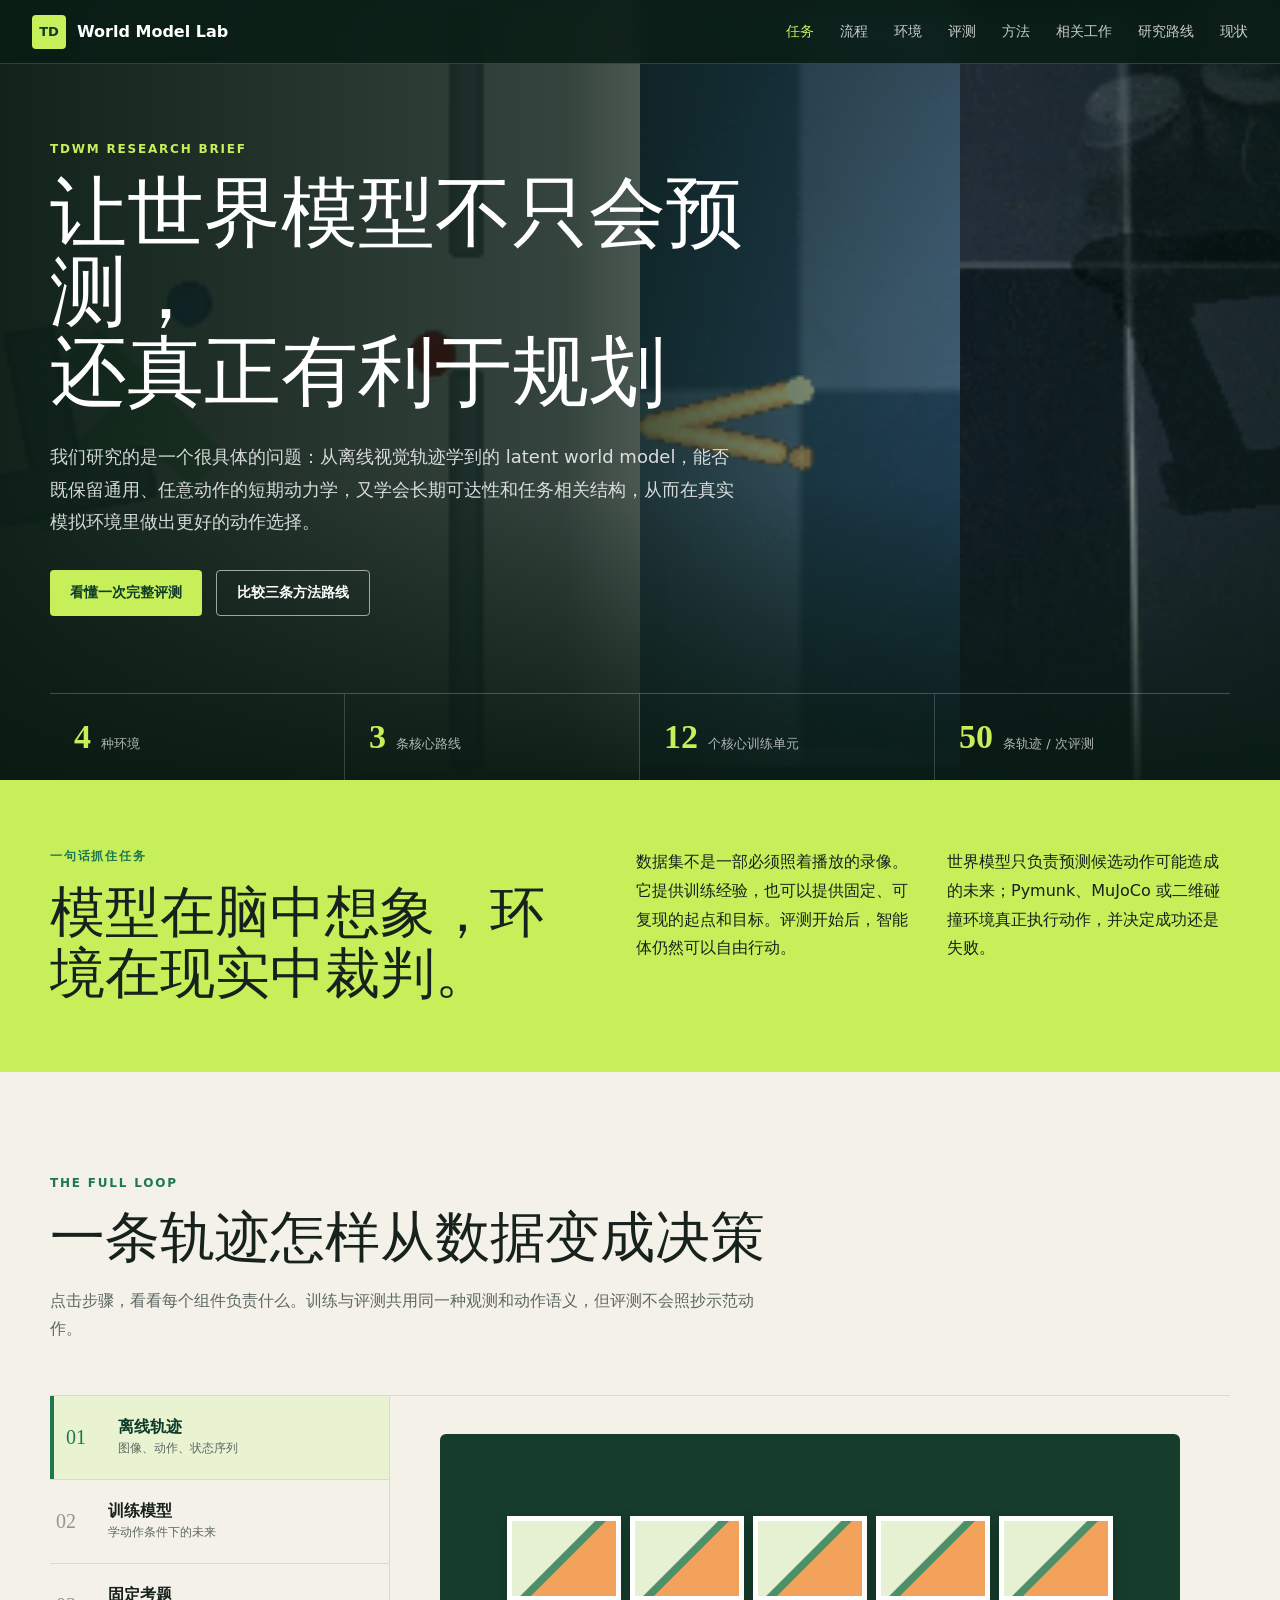
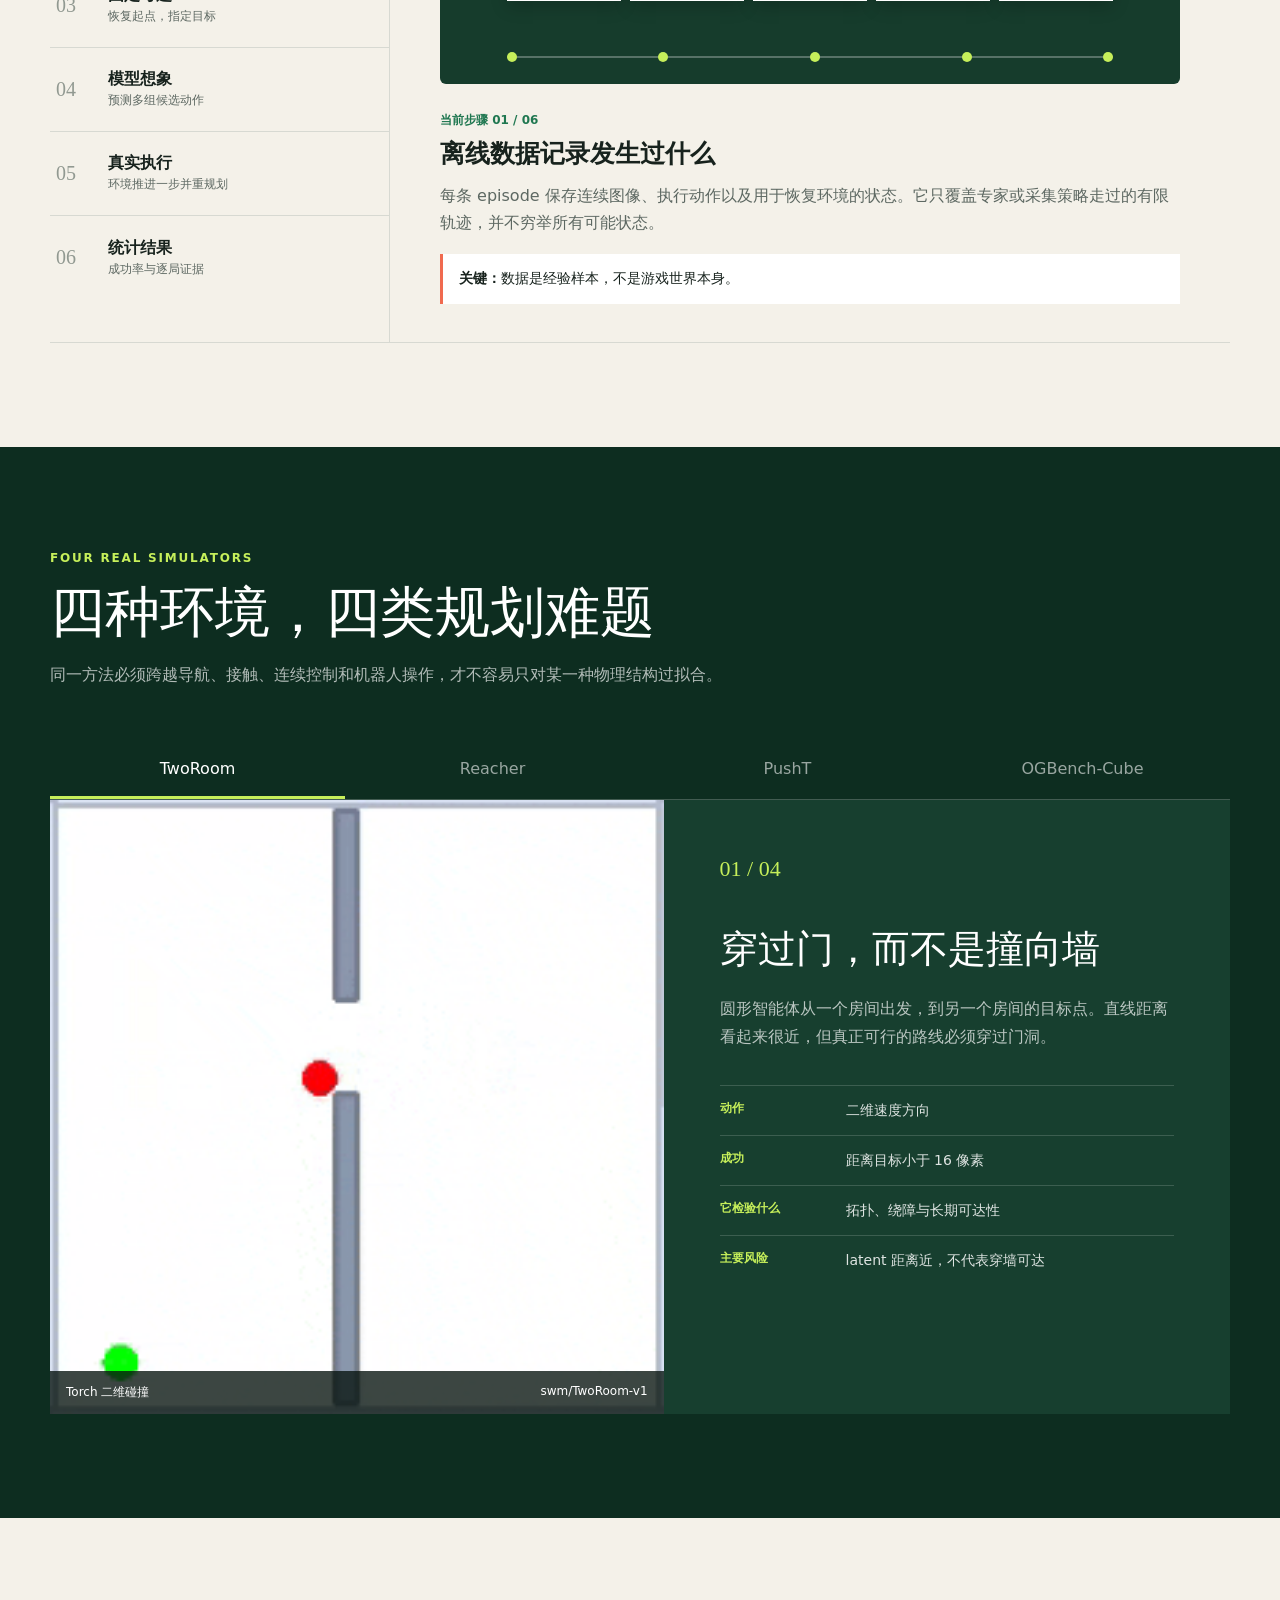
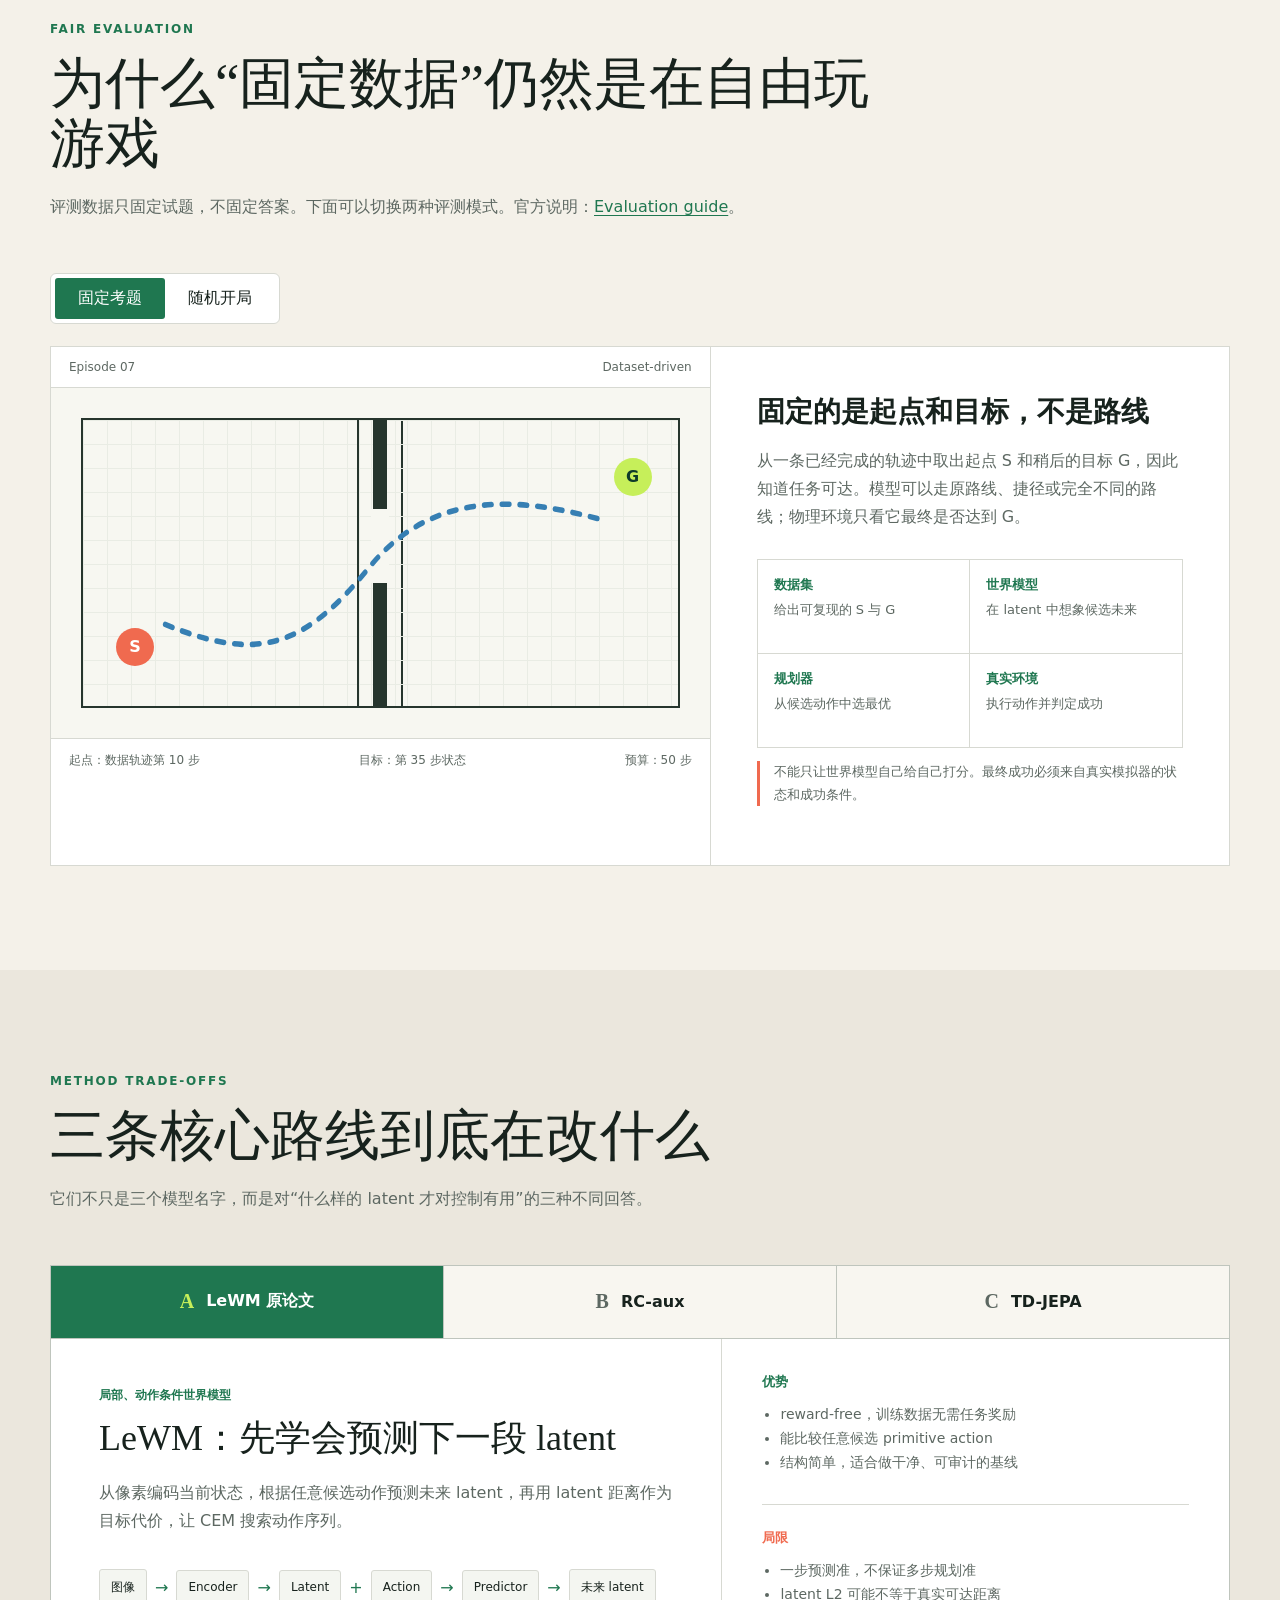
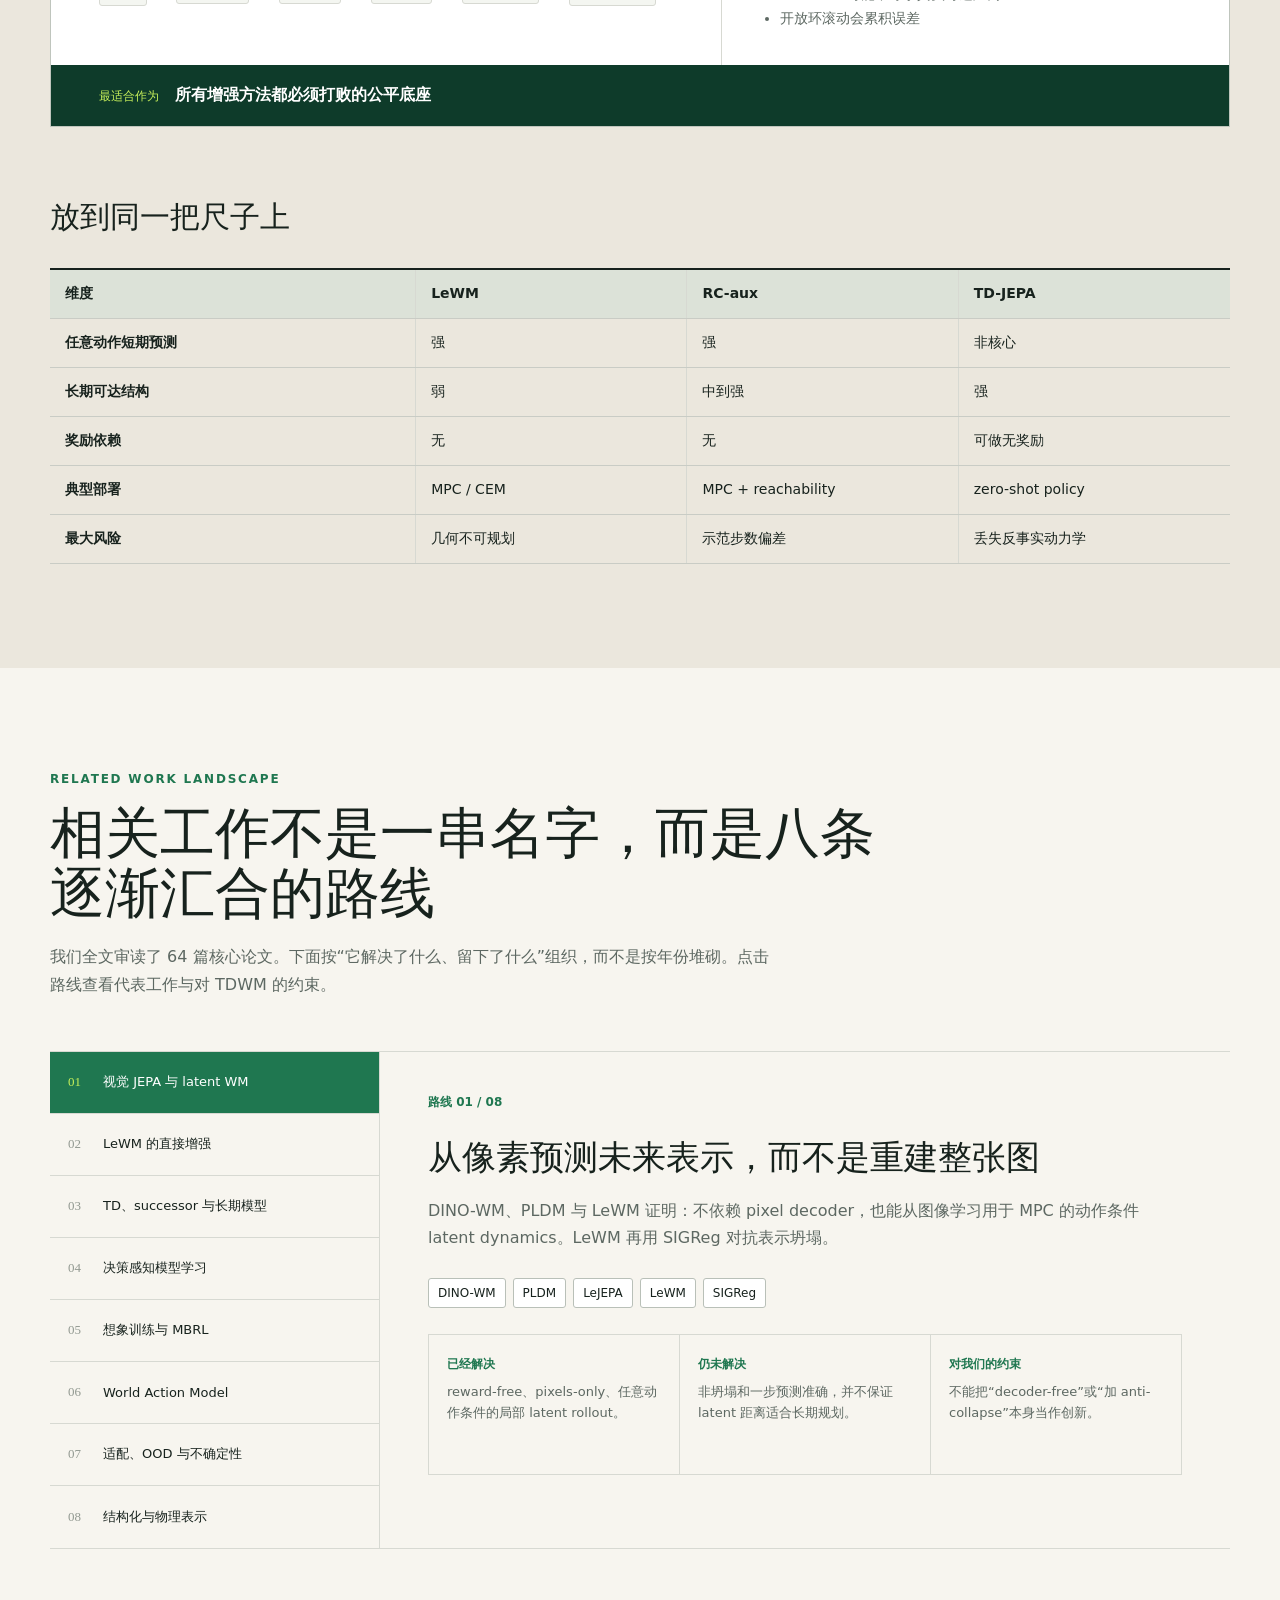
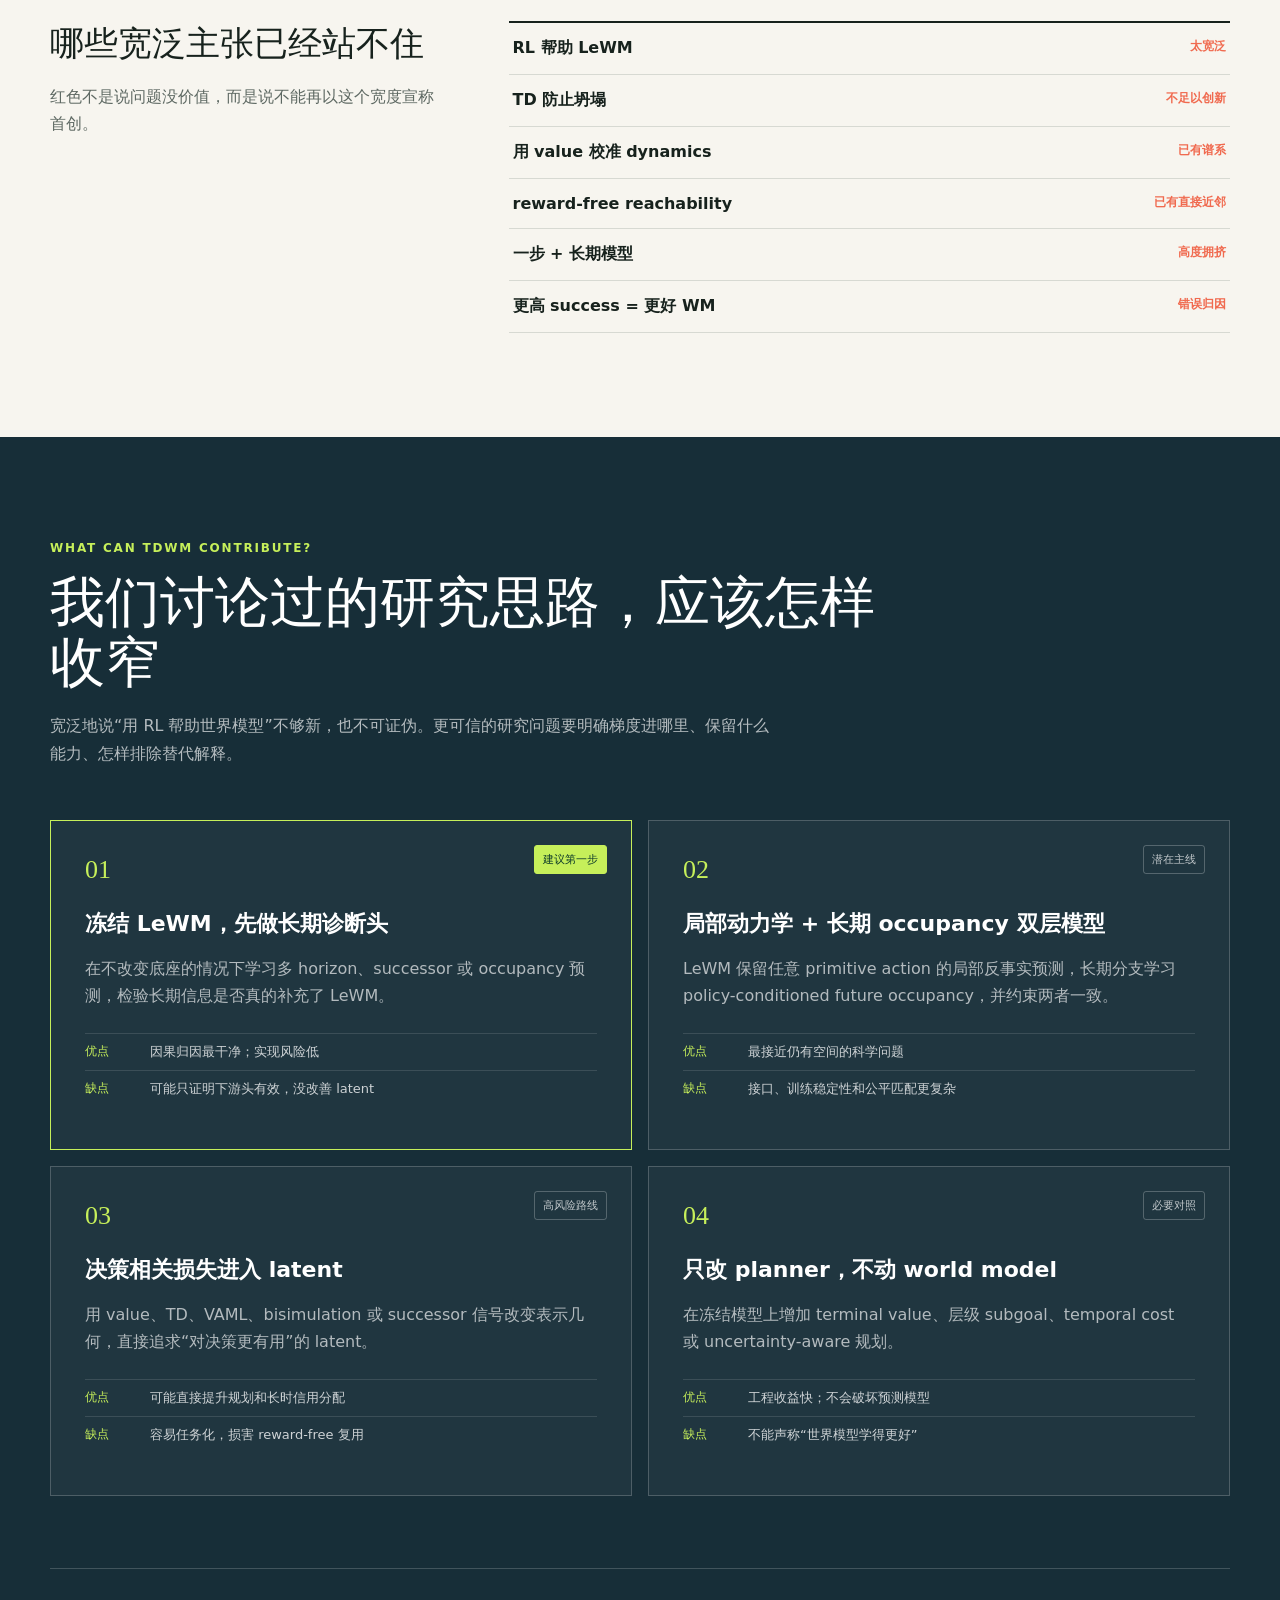
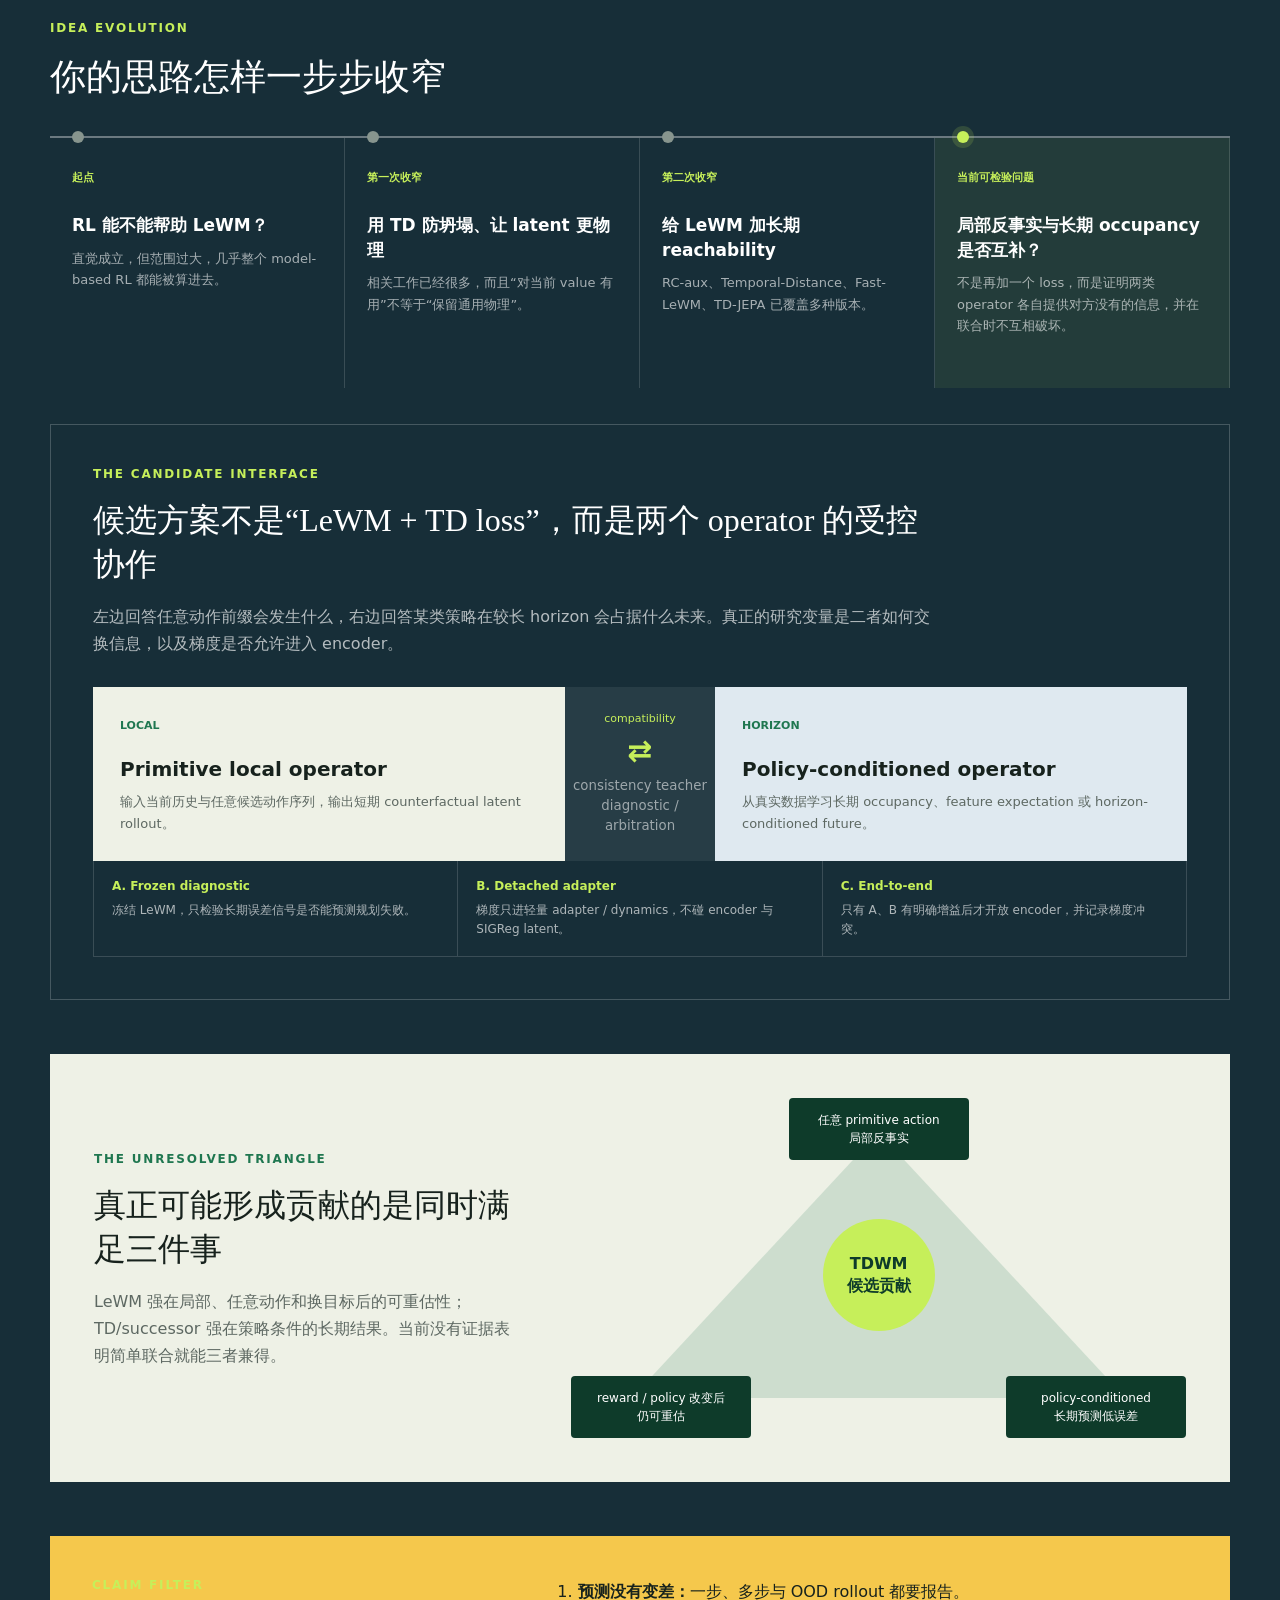
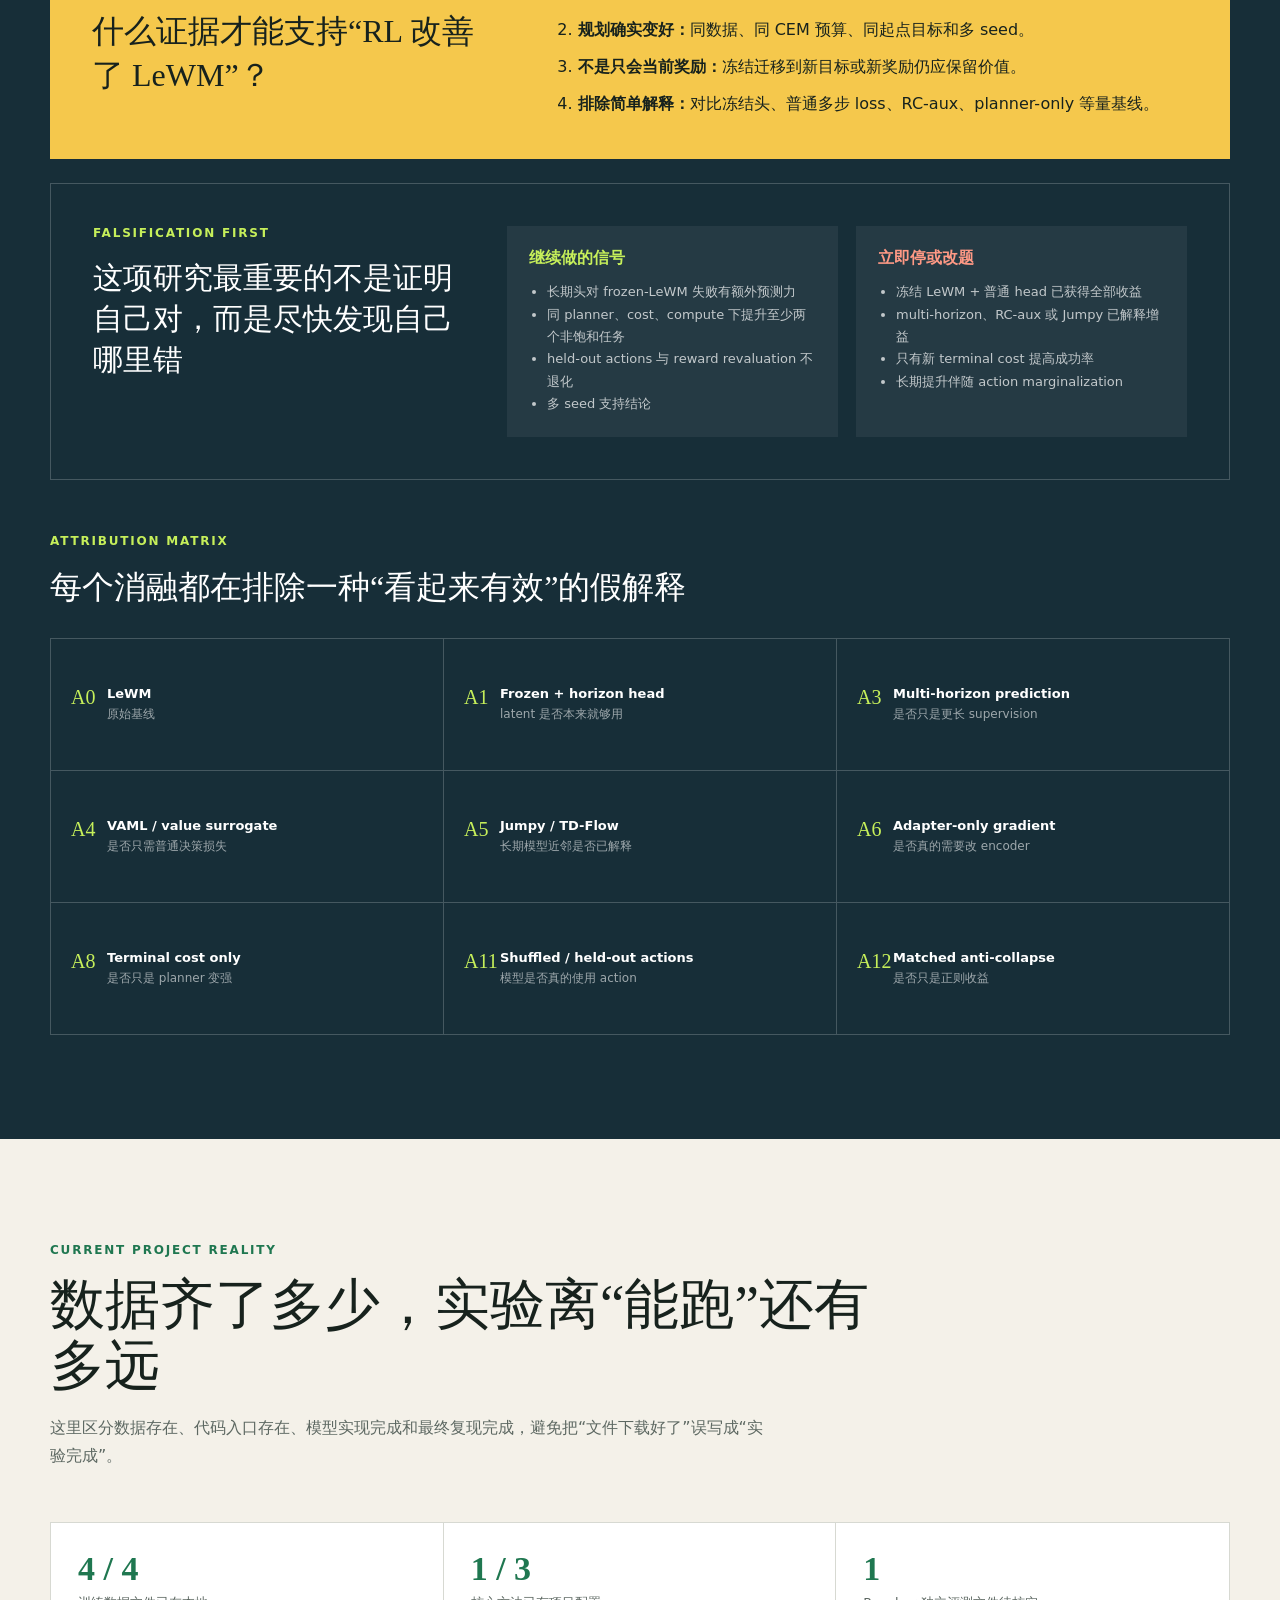
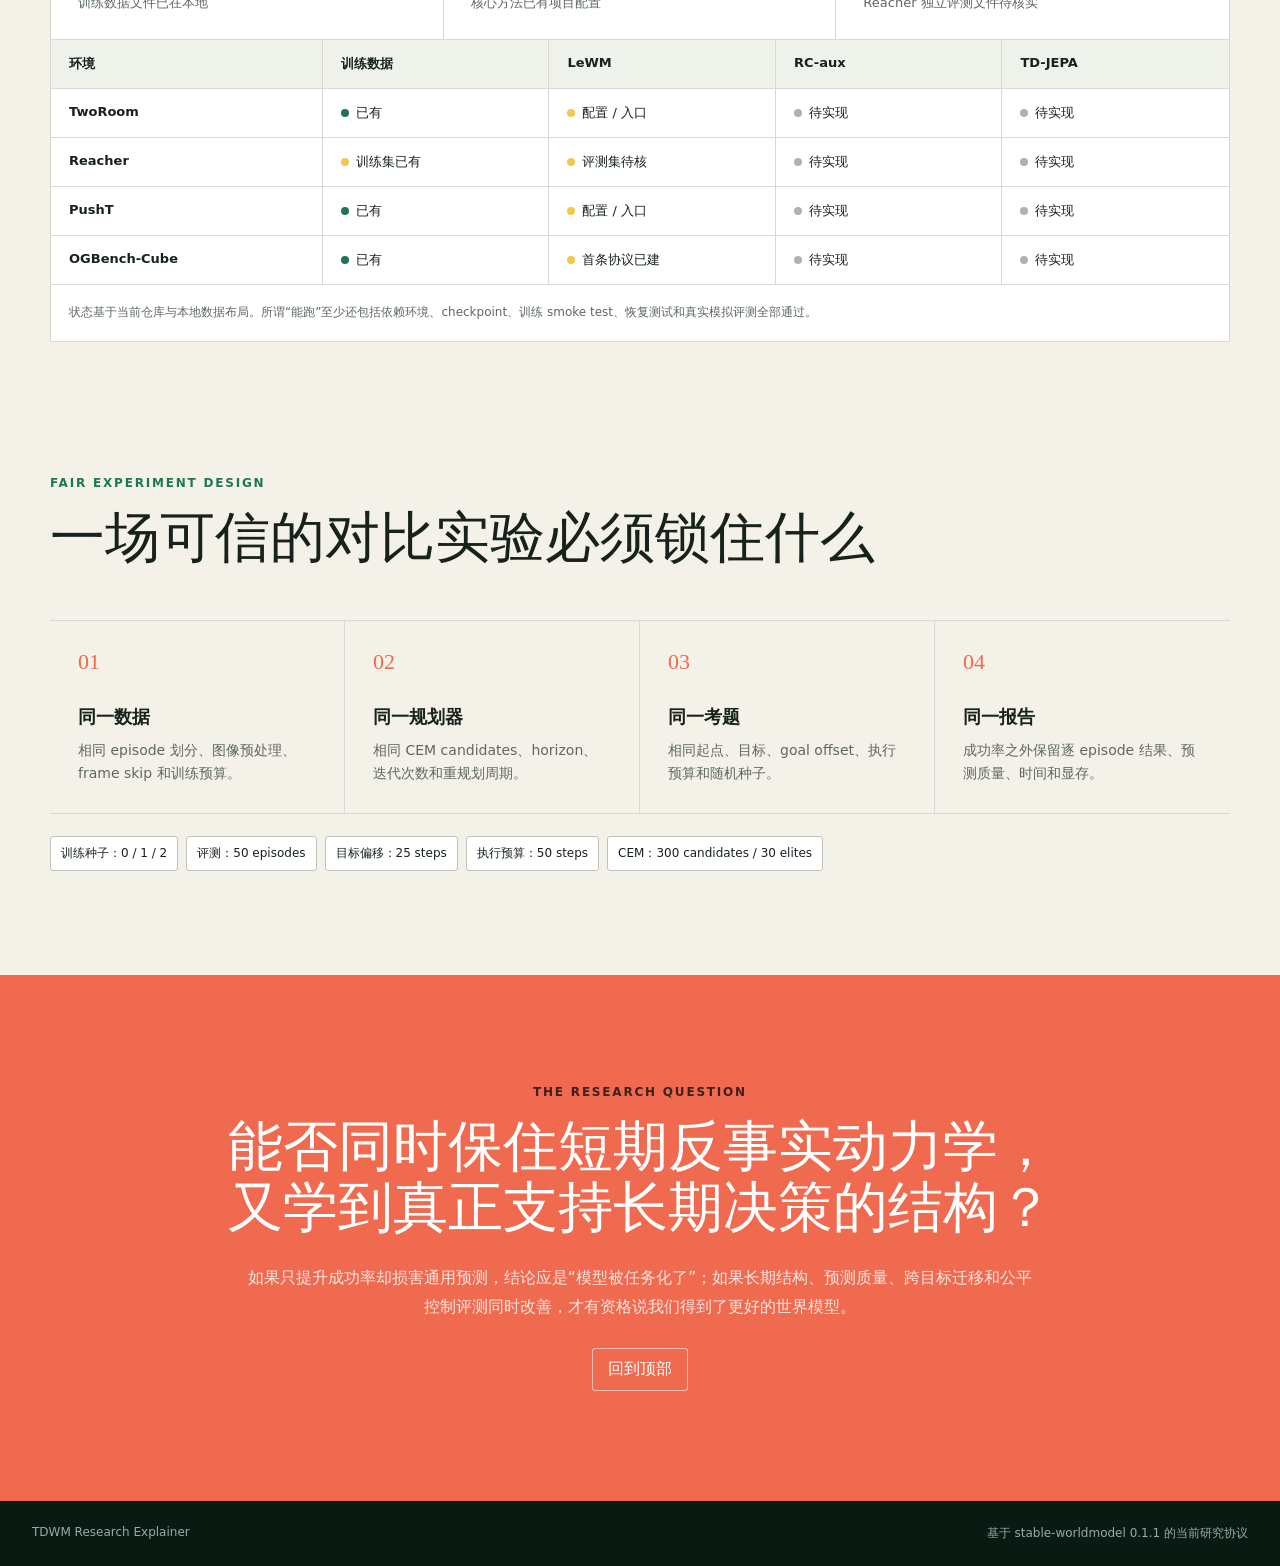
==== commit 391a9f0d: "docs: expand TDWM research landscape" ====
--- a/docs/world-model-explainer/index.html
+++ b/docs/world-model-explainer/index.html
@@ -22,6 +22,7 @@
       <a href="#environments">环境</a>
       <a href="#evaluation">评测</a>
       <a href="#methods">方法</a>
+      <a href="#landscape">相关工作</a>
       <a href="#research">研究路线</a>
       <a href="#status">现状</a>
     </nav>
@@ -246,6 +247,56 @@
             <div class="comparison-row" role="row"><div role="cell">奖励依赖</div><div role="cell">无</div><div role="cell">无</div><div role="cell">可做无奖励</div></div>
             <div class="comparison-row" role="row"><div role="cell">典型部署</div><div role="cell">MPC / CEM</div><div role="cell">MPC + reachability</div><div role="cell">zero-shot policy</div></div>
             <div class="comparison-row" role="row"><div role="cell">最大风险</div><div role="cell">几何不可规划</div><div role="cell">示范步数偏差</div><div role="cell">丢失反事实动力学</div></div>
+          </div>
+        </div>
+      </div>
+    </section>
+
+    <section class="section landscape-section" id="landscape">
+      <div class="section-inner">
+        <div class="section-heading">
+          <p class="eyebrow dark">RELATED WORK LANDSCAPE</p>
+          <h2>相关工作不是一串名字，而是八条逐渐汇合的路线</h2>
+          <p>我们全文审读了 64 篇核心论文。下面按“它解决了什么、留下了什么”组织，而不是按年份堆砌。点击路线查看代表工作与对 TDWM 的约束。</p>
+        </div>
+        <div class="landscape-layout">
+          <div class="landscape-picker" role="tablist" aria-label="相关工作路线">
+            <button type="button" class="active" data-family="jepa" role="tab" aria-selected="true"><span>01</span>视觉 JEPA 与 latent WM</button>
+            <button type="button" data-family="lewm_neighbors" role="tab" aria-selected="false"><span>02</span>LeWM 的直接增强</button>
+            <button type="button" data-family="successor" role="tab" aria-selected="false"><span>03</span>TD、successor 与长期模型</button>
+            <button type="button" data-family="decision" role="tab" aria-selected="false"><span>04</span>决策感知模型学习</button>
+            <button type="button" data-family="dreamer" role="tab" aria-selected="false"><span>05</span>想象训练与 MBRL</button>
+            <button type="button" data-family="action" role="tab" aria-selected="false"><span>06</span>World Action Model</button>
+            <button type="button" data-family="adapt" role="tab" aria-selected="false"><span>07</span>适配、OOD 与不确定性</button>
+            <button type="button" data-family="structure" role="tab" aria-selected="false"><span>08</span>结构化与物理表示</button>
+          </div>
+          <div class="landscape-detail" aria-live="polite">
+            <p class="landscape-index" id="landscape-index">路线 01 / 08</p>
+            <h3 id="landscape-title">从像素预测未来表示，而不是重建整张图</h3>
+            <p id="landscape-summary">DINO-WM、PLDM 与 LeWM 证明：不依赖 pixel decoder，也能从图像学习用于 MPC 的动作条件 latent dynamics。LeWM 再用 SIGReg 对抗表示坍塌。</p>
+            <div class="paper-cloud" id="paper-cloud">
+              <span>DINO-WM</span><span>PLDM</span><span>LeJEPA</span><span>LeWM</span><span>SIGReg</span>
+            </div>
+            <div class="landscape-judgment">
+              <div><b>已经解决</b><p id="landscape-covered">reward-free、pixels-only、任意动作条件的局部 latent rollout。</p></div>
+              <div><b>仍未解决</b><p id="landscape-gap">非坍塌和一步预测准确，并不保证 latent 距离适合长期规划。</p></div>
+              <div><b>对我们的约束</b><p id="landscape-constraint">不能把“decoder-free”或“加 anti-collapse”本身当作创新。</p></div>
+            </div>
+          </div>
+        </div>
+
+        <div class="coverage-map">
+          <div class="coverage-heading">
+            <h3>哪些宽泛主张已经站不住</h3>
+            <p>红色不是说问题没价值，而是说不能再以这个宽度宣称首创。</p>
+          </div>
+          <div class="coverage-list">
+            <button type="button" class="coverage-item" aria-expanded="false"><span>RL 帮助 LeWM</span><b>太宽泛</b><small>MBRL、TD-MPC、Dreamer、RLVR-World 已覆盖大框架</small></button>
+            <button type="button" class="coverage-item" aria-expanded="false"><span>TD 防止坍塌</span><b>不足以创新</b><small>Self-Predictive RL、TD-JEPA、RLDP 与 SIGReg 后续已覆盖</small></button>
+            <button type="button" class="coverage-item" aria-expanded="false"><span>用 value 校准 dynamics</span><b>已有谱系</b><small>VAML、VaGraM、Value Equivalence、TOM 已直接研究</small></button>
+            <button type="button" class="coverage-item" aria-expanded="false"><span>reward-free reachability</span><b>已有直接近邻</b><small>HILP、RC-aux 与 Temporal-Distance JEPA</small></button>
+            <button type="button" class="coverage-item" aria-expanded="false"><span>一步 + 长期模型</span><b>高度拥挤</b><small>successor、gamma-model、TD-Flow、UHM、Jumpy WM</small></button>
+            <button type="button" class="coverage-item" aria-expanded="false"><span>更高 success = 更好 WM</span><b>错误归因</b><small>cost、solver、value、policy prior 与额外 compute 都可能解释</small></button>
           </div>
         </div>
       </div>
@@ -288,6 +339,48 @@
             <span class="route-label">必要对照</span>
           </article>
         </div>
+        <div class="idea-evolution">
+          <div class="idea-heading">
+            <p class="eyebrow">IDEA EVOLUTION</p>
+            <h3>你的思路怎样一步步收窄</h3>
+          </div>
+          <div class="idea-track">
+            <article><span>起点</span><h4>RL 能不能帮助 LeWM？</h4><p>直觉成立，但范围过大，几乎整个 model-based RL 都能被算进去。</p></article>
+            <article><span>第一次收窄</span><h4>用 TD 防坍塌、让 latent 更物理</h4><p>相关工作已经很多，而且“对当前 value 有用”不等于“保留通用物理”。</p></article>
+            <article><span>第二次收窄</span><h4>给 LeWM 加长期 reachability</h4><p>RC-aux、Temporal-Distance、Fast-LeWM、TD-JEPA 已覆盖多种版本。</p></article>
+            <article class="current"><span>当前可检验问题</span><h4>局部反事实与长期 occupancy 是否互补？</h4><p>不是再加一个 loss，而是证明两类 operator 各自提供对方没有的信息，并在联合时不互相破坏。</p></article>
+          </div>
+        </div>
+        <div class="candidate-matrix">
+          <div class="candidate-heading">
+            <p class="eyebrow">THE CANDIDATE INTERFACE</p>
+            <h3>候选方案不是“LeWM + TD loss”，而是两个 operator 的受控协作</h3>
+            <p>左边回答任意动作前缀会发生什么，右边回答某类策略在较长 horizon 会占据什么未来。真正的研究变量是二者如何交换信息，以及梯度是否允许进入 encoder。</p>
+          </div>
+          <div class="operator-diagram">
+            <div class="operator local"><span>LOCAL</span><h4>Primitive local operator</h4><p>输入当前历史与任意候选动作序列，输出短期 counterfactual latent rollout。</p></div>
+            <div class="operator-link"><i>compatibility</i><b>⇄</b><small>consistency teacher<br>diagnostic / arbitration</small></div>
+            <div class="operator horizon"><span>HORIZON</span><h4>Policy-conditioned operator</h4><p>从真实数据学习长期 occupancy、feature expectation 或 horizon-conditioned future。</p></div>
+          </div>
+          <div class="gradient-options">
+            <div><b>A. Frozen diagnostic</b><span>冻结 LeWM，只检验长期误差信号是否能预测规划失败。</span></div>
+            <div><b>B. Detached adapter</b><span>梯度只进轻量 adapter / dynamics，不碰 encoder 与 SIGReg latent。</span></div>
+            <div><b>C. End-to-end</b><span>只有 A、B 有明确增益后才开放 encoder，并记录梯度冲突。</span></div>
+          </div>
+        </div>
+        <div class="triangle-thesis">
+          <div class="triangle-copy">
+            <p class="eyebrow">THE UNRESOLVED TRIANGLE</p>
+            <h3>真正可能形成贡献的是同时满足三件事</h3>
+            <p>LeWM 强在局部、任意动作和换目标后的可重估性；TD/successor 强在策略条件的长期结果。当前没有证据表明简单联合就能三者兼得。</p>
+          </div>
+          <div class="triangle-diagram" aria-label="TDWM 未解决三角关系">
+            <div class="triangle-node top">任意 primitive action<br>局部反事实</div>
+            <div class="triangle-node left">reward / policy 改变后<br>仍可重估</div>
+            <div class="triangle-node right">policy-conditioned<br>长期预测低误差</div>
+            <div class="triangle-center">TDWM<br>候选贡献</div>
+          </div>
+        </div>
         <div class="claim-filter">
           <div>
             <p class="eyebrow">CLAIM FILTER</p>
@@ -299,6 +392,33 @@
             <li><b>不是只会当前奖励：</b>冻结迁移到新目标或新奖励仍应保留价值。</li>
             <li><b>排除简单解释：</b>对比冻结头、普通多步 loss、RC-aux、planner-only 等量基线。</li>
           </ol>
+        </div>
+        <div class="falsification-board">
+          <div>
+            <p class="eyebrow">FALSIFICATION FIRST</p>
+            <h3>这项研究最重要的不是证明自己对，而是尽快发现自己哪里错</h3>
+          </div>
+          <div class="falsification-columns">
+            <div><h4>继续做的信号</h4><ul><li>长期头对 frozen-LeWM 失败有额外预测力</li><li>同 planner、cost、compute 下提升至少两个非饱和任务</li><li>held-out actions 与 reward revaluation 不退化</li><li>多 seed 支持结论</li></ul></div>
+            <div><h4>立即停或改题</h4><ul><li>冻结 LeWM + 普通 head 已获得全部收益</li><li>multi-horizon、RC-aux 或 Jumpy 已解释增益</li><li>只有新 terminal cost 提高成功率</li><li>长期提升伴随 action marginalization</li></ul></div>
+          </div>
+        </div>
+        <div class="ablation-section">
+          <div class="ablation-heading">
+            <p class="eyebrow">ATTRIBUTION MATRIX</p>
+            <h3>每个消融都在排除一种“看起来有效”的假解释</h3>
+          </div>
+          <div class="ablation-grid">
+            <div><span>A0</span><b>LeWM</b><p>原始基线</p></div>
+            <div><span>A1</span><b>Frozen + horizon head</b><p>latent 是否本来就够用</p></div>
+            <div><span>A3</span><b>Multi-horizon prediction</b><p>是否只是更长 supervision</p></div>
+            <div><span>A4</span><b>VAML / value surrogate</b><p>是否只需普通决策损失</p></div>
+            <div><span>A5</span><b>Jumpy / TD-Flow</b><p>长期模型近邻是否已解释</p></div>
+            <div><span>A6</span><b>Adapter-only gradient</b><p>是否真的需要改 encoder</p></div>
+            <div><span>A8</span><b>Terminal cost only</b><p>是否只是 planner 变强</p></div>
+            <div><span>A11</span><b>Shuffled / held-out actions</b><p>模型是否真的使用 action</p></div>
+            <div><span>A12</span><b>Matched anti-collapse</b><p>是否只是正则收益</p></div>
+          </div>
         </div>
       </div>
     </section>
--- a/docs/world-model-explainer/styles.css
+++ b/docs/world-model-explainer/styles.css
@@ -207,6 +207,34 @@
 .comparison-row.header { font-weight: 800; background: #dce2d8; }
 .comparison-row:not(.header) div:first-child { font-weight: 700; }
 
+.landscape-section { background: #f7f5ef; }
+.landscape-layout { display: grid; grid-template-columns: 330px 1fr; border-top: 1px solid var(--line); border-bottom: 1px solid var(--line); }
+.landscape-picker { border-right: 1px solid var(--line); }
+.landscape-picker button { width: 100%; min-height: 62px; display: grid; grid-template-columns: 35px 1fr; align-items: center; padding: 0 18px; text-align: left; border: 0; border-bottom: 1px solid var(--line); background: transparent; cursor: pointer; font-size: 13px; }
+.landscape-picker button:last-child { border-bottom: 0; }
+.landscape-picker button span { color: #929991; font-family: Georgia, serif; }
+.landscape-picker button.active { color: white; background: var(--green); }
+.landscape-picker button.active span { color: var(--lime); }
+.landscape-detail { padding: 42px 48px; }
+.landscape-index { margin: 0 0 24px; color: var(--green); font-size: 12px; font-weight: 800; }
+.landscape-detail > h3 { max-width: 700px; margin: 0; font-family: Georgia, serif; font-size: 34px; font-weight: 500; }
+.landscape-detail > p:not(.landscape-index) { max-width: 760px; color: var(--muted); line-height: 1.72; }
+.paper-cloud { display: flex; flex-wrap: wrap; gap: 7px; margin: 26px 0; }
+.paper-cloud span { padding: 7px 9px; border: 1px solid #b9c0b8; background: white; border-radius: 3px; font-size: 12px; }
+.landscape-judgment { display: grid; grid-template-columns: repeat(3, 1fr); border-top: 1px solid var(--line); border-left: 1px solid var(--line); }
+.landscape-judgment > div { min-height: 140px; padding: 18px; border-right: 1px solid var(--line); border-bottom: 1px solid var(--line); }
+.landscape-judgment b { color: var(--green); font-size: 12px; }
+.landscape-judgment p { margin: 9px 0 0; color: var(--muted); font-size: 13px; line-height: 1.6; }
+.coverage-map { display: grid; grid-template-columns: .7fr 1.3fr; gap: 70px; margin-top: 72px; }
+.coverage-heading h3 { margin: 0; font-family: Georgia, serif; font-size: 34px; font-weight: 500; }
+.coverage-heading p { color: var(--muted); line-height: 1.7; }
+.coverage-list { border-top: 2px solid var(--ink); }
+.coverage-item { width: 100%; display: grid; grid-template-columns: 1fr 120px; gap: 4px 20px; padding: 15px 4px; text-align: left; border: 0; border-bottom: 1px solid var(--line); background: transparent; cursor: pointer; }
+.coverage-item span { font-weight: 700; }
+.coverage-item b { justify-self: end; color: var(--coral); font-size: 12px; }
+.coverage-item small { grid-column: 1 / -1; display: none; color: var(--muted); line-height: 1.55; }
+.coverage-item[aria-expanded="true"] small { display: block; }
+
 .research-section { color: white; background: #172e38; }
 .research-grid { display: grid; grid-template-columns: 1fr 1fr; gap: 16px; }
 .research-card { position: relative; min-height: 330px; padding: 34px; border: 1px solid rgba(255,255,255,.2); background: rgba(255,255,255,.04); }
@@ -220,10 +248,63 @@
 .research-card dd { margin: 0; color: rgba(255,255,255,.78); font-size: 13px; }
 .route-label { position: absolute; top: 24px; right: 24px; padding: 6px 8px; border: 1px solid rgba(255,255,255,.24); color: rgba(255,255,255,.72); font-size: 11px; border-radius: 3px; }
 .recommended .route-label { color: var(--green-dark); border-color: var(--lime); background: var(--lime); }
+.idea-evolution { margin-top: 72px; padding-top: 52px; border-top: 1px solid rgba(255,255,255,.18); }
+.idea-heading { max-width: 620px; }
+.idea-heading h3 { margin: 0; font-family: Georgia, serif; font-size: 36px; font-weight: 500; }
+.idea-track { display: grid; grid-template-columns: repeat(4, 1fr); margin-top: 34px; border-top: 2px solid rgba(255,255,255,.36); }
+.idea-track article { position: relative; min-height: 250px; padding: 28px 22px; border-right: 1px solid rgba(255,255,255,.15); }
+.idea-track article::before { content: ""; position: absolute; top: -7px; left: 22px; width: 12px; height: 12px; border-radius: 50%; background: #87958e; }
+.idea-track article.current::before { background: var(--lime); box-shadow: 0 0 0 5px rgba(198,239,90,.15); }
+.idea-track article.current { background: rgba(198,239,90,.07); }
+.idea-track span { color: var(--lime); font-size: 11px; font-weight: 800; }
+.idea-track h4 { margin: 28px 0 10px; font-size: 17px; line-height: 1.45; }
+.idea-track p { margin: 0; color: rgba(255,255,255,.62); font-size: 13px; line-height: 1.65; }
+.candidate-matrix { margin-top: 36px; padding: 42px; border: 1px solid rgba(255,255,255,.2); }
+.candidate-heading { max-width: 850px; }
+.candidate-heading h3 { margin: 0; font-family: Georgia, serif; font-size: 32px; font-weight: 500; }
+.candidate-heading > p:last-child { color: rgba(255,255,255,.68); line-height: 1.7; }
+.operator-diagram { display: grid; grid-template-columns: 1fr 150px 1fr; align-items: stretch; margin-top: 30px; }
+.operator { padding: 27px; color: var(--ink); background: #eef1e6; }
+.operator span { color: var(--green); font-size: 11px; font-weight: 800; }
+.operator h4 { margin: 24px 0 10px; font-size: 20px; }
+.operator p { margin: 0; color: var(--muted); font-size: 13px; line-height: 1.65; }
+.operator.horizon { background: #dfe9f0; }
+.operator-link { display: flex; align-items: center; justify-content: center; flex-direction: column; text-align: center; color: var(--lime); background: rgba(255,255,255,.07); }
+.operator-link i { font-size: 11px; font-style: normal; }.operator-link b { margin: 8px 0; font-size: 30px; }.operator-link small { color: rgba(255,255,255,.55); line-height: 1.5; }
+.gradient-options { display: grid; grid-template-columns: repeat(3, 1fr); border-left: 1px solid rgba(255,255,255,.15); }
+.gradient-options div { display: flex; flex-direction: column; gap: 8px; padding: 18px; border-right: 1px solid rgba(255,255,255,.15); border-bottom: 1px solid rgba(255,255,255,.15); }
+.gradient-options b { color: var(--lime); font-size: 12px; }
+.gradient-options span { color: rgba(255,255,255,.65); font-size: 12px; line-height: 1.55; }
+.triangle-thesis { display: grid; grid-template-columns: .82fr 1.18fr; gap: 50px; align-items: center; margin-top: 54px; padding: 44px; color: var(--ink); background: #eef1e6; }
+.triangle-copy .eyebrow { color: var(--green); }
+.triangle-copy h3 { margin: 0; font-family: Georgia, serif; font-size: 32px; font-weight: 500; }
+.triangle-copy > p:last-child { color: var(--muted); line-height: 1.7; }
+.triangle-diagram { position: relative; min-height: 340px; }
+.triangle-diagram::before { content: ""; position: absolute; inset: 34px 60px 40px; clip-path: polygon(50% 0, 100% 100%, 0 100%); background: var(--green); opacity: .16; }
+.triangle-node { position: absolute; z-index: 2; width: 180px; padding: 13px; text-align: center; color: white; background: var(--green-dark); border-radius: 4px; font-size: 12px; line-height: 1.5; }
+.triangle-node.top { top: 0; left: 50%; transform: translateX(-50%); }
+.triangle-node.left { left: 0; bottom: 0; }
+.triangle-node.right { right: 0; bottom: 0; }
+.triangle-center { position: absolute; z-index: 3; top: 52%; left: 50%; width: 112px; height: 112px; display: grid; place-items: center; transform: translate(-50%,-50%); text-align: center; color: var(--green-dark); background: var(--lime); border-radius: 50%; font-weight: 800; line-height: 1.4; }
 .claim-filter { display: grid; grid-template-columns: .78fr 1.22fr; gap: 56px; margin-top: 54px; padding: 42px; color: var(--ink); background: var(--yellow); }
 .claim-filter h3 { margin: 0; font-family: Georgia, serif; font-size: 32px; font-weight: 500; }
 .claim-filter ol { margin: 0; padding-left: 24px; line-height: 1.7; }
 .claim-filter li + li { margin-top: 10px; }
+.falsification-board { display: grid; grid-template-columns: .7fr 1.3fr; gap: 48px; margin-top: 24px; padding: 42px; border: 1px solid rgba(255,255,255,.2); }
+.falsification-board h3 { margin: 0; font-family: Georgia, serif; font-size: 30px; font-weight: 500; }
+.falsification-columns { display: grid; grid-template-columns: 1fr 1fr; gap: 18px; }
+.falsification-columns > div { padding: 22px; background: rgba(255,255,255,.06); }
+.falsification-columns h4 { margin: 0 0 12px; color: var(--lime); }
+.falsification-columns > div:last-child h4 { color: #ff9985; }
+.falsification-columns ul { margin: 0; padding-left: 18px; color: rgba(255,255,255,.72); font-size: 13px; line-height: 1.72; }
+.ablation-section { margin-top: 54px; }
+.ablation-heading { max-width: 700px; }
+.ablation-heading h3 { margin: 0; font-family: Georgia, serif; font-size: 32px; font-weight: 500; }
+.ablation-grid { display: grid; grid-template-columns: repeat(3, 1fr); margin-top: 28px; border-top: 1px solid rgba(255,255,255,.2); border-left: 1px solid rgba(255,255,255,.2); }
+.ablation-grid div { min-height: 132px; display: grid; grid-template-columns: 36px 1fr; align-content: center; padding: 20px; border-right: 1px solid rgba(255,255,255,.2); border-bottom: 1px solid rgba(255,255,255,.2); }
+.ablation-grid span { grid-row: 1 / 3; color: var(--lime); font-family: Georgia, serif; font-size: 20px; }
+.ablation-grid b { font-size: 13px; }
+.ablation-grid p { margin: 5px 0 0; color: rgba(255,255,255,.58); font-size: 12px; }
 
 .status-board { background: white; border: 1px solid var(--line); }
 .status-summary { display: grid; grid-template-columns: repeat(3, 1fr); border-bottom: 1px solid var(--line); }
@@ -270,13 +351,19 @@
   .hero-facts { grid-template-columns: 1fr 1fr; }
   .hero-facts div:nth-child(2) { border-right: 0; }
   .hero-facts div:nth-child(-n+2) { border-bottom: 1px solid rgba(255,255,255,.18); }
-  .split-intro, .environment-view, .evaluation-layout, .method-detail, .claim-filter { grid-template-columns: 1fr; }
+  .split-intro, .environment-view, .evaluation-layout, .method-detail, .claim-filter, .landscape-layout, .coverage-map, .triangle-thesis, .falsification-board { grid-template-columns: 1fr; }
   .pipeline-layout { grid-template-columns: 1fr; }
   .pipeline-steps { display: grid; grid-template-columns: repeat(3, 1fr); border-right: 0; border-bottom: 1px solid var(--line); }
   .pipeline-step { min-height: 92px; padding: 10px; border-right: 1px solid var(--line); }
   .pipeline-step.active { padding-left: 14px; }
   .environment-media img { min-height: 420px; }
   .evaluation-demo, .method-core { border-right: 0; border-bottom: 1px solid var(--line); }
+  .landscape-picker { display: grid; grid-template-columns: 1fr 1fr; border-right: 0; border-bottom: 1px solid var(--line); }
+  .landscape-judgment { grid-template-columns: 1fr; }
+  .idea-track { grid-template-columns: 1fr 1fr; }
+  .operator-diagram { grid-template-columns: 1fr; }
+  .operator-link { min-height: 120px; }
+  .operator-link b { transform: rotate(90deg); }
   .method-verdict { grid-column: 1; }
   .protocol-grid { grid-template-columns: 1fr 1fr; }
   .protocol-grid > div:nth-child(2) { border-right: 0; }
@@ -293,7 +380,7 @@
   .hero-actions { align-items: stretch; flex-direction: column; width: 100%; max-width: 280px; }
   .hero-facts div { padding: 16px; }
   .hero-facts strong { font-size: 28px; }
-  .lead-stack, .research-grid, .truth-grid { grid-template-columns: 1fr; }
+  .lead-stack, .research-grid, .truth-grid, .falsification-columns { grid-template-columns: 1fr; }
   .split-intro { gap: 30px; }
   .pipeline-steps { grid-template-columns: 1fr 1fr; }
   .pipeline-stage { min-height: 540px; padding: 22px 18px; }
@@ -305,6 +392,16 @@
   .demo-track { height: 290px; }
   .demo-footer span { width: 100%; }
   .evaluation-copy, .method-core, .pros-cons { padding: 30px 22px; }
+  .landscape-picker { grid-template-columns: 1fr; }
+  .landscape-detail { padding: 30px 22px; }
+  .coverage-map { gap: 28px; }
+  .idea-track { grid-template-columns: 1fr; }
+  .triangle-thesis, .falsification-board { padding: 28px 20px; }
+  .candidate-matrix { padding: 28px 20px; }
+  .gradient-options, .ablation-grid { grid-template-columns: 1fr; }
+  .triangle-diagram { min-height: 410px; }
+  .triangle-node { width: 145px; }
+  .triangle-node.left { left: 0; }.triangle-node.right { right: 0; }
   .method-picker button { min-height: 62px; gap: 6px; font-size: 12px; }
   .method-picker span { display: none; }
   .method-flow { align-items: flex-start; flex-direction: column; }
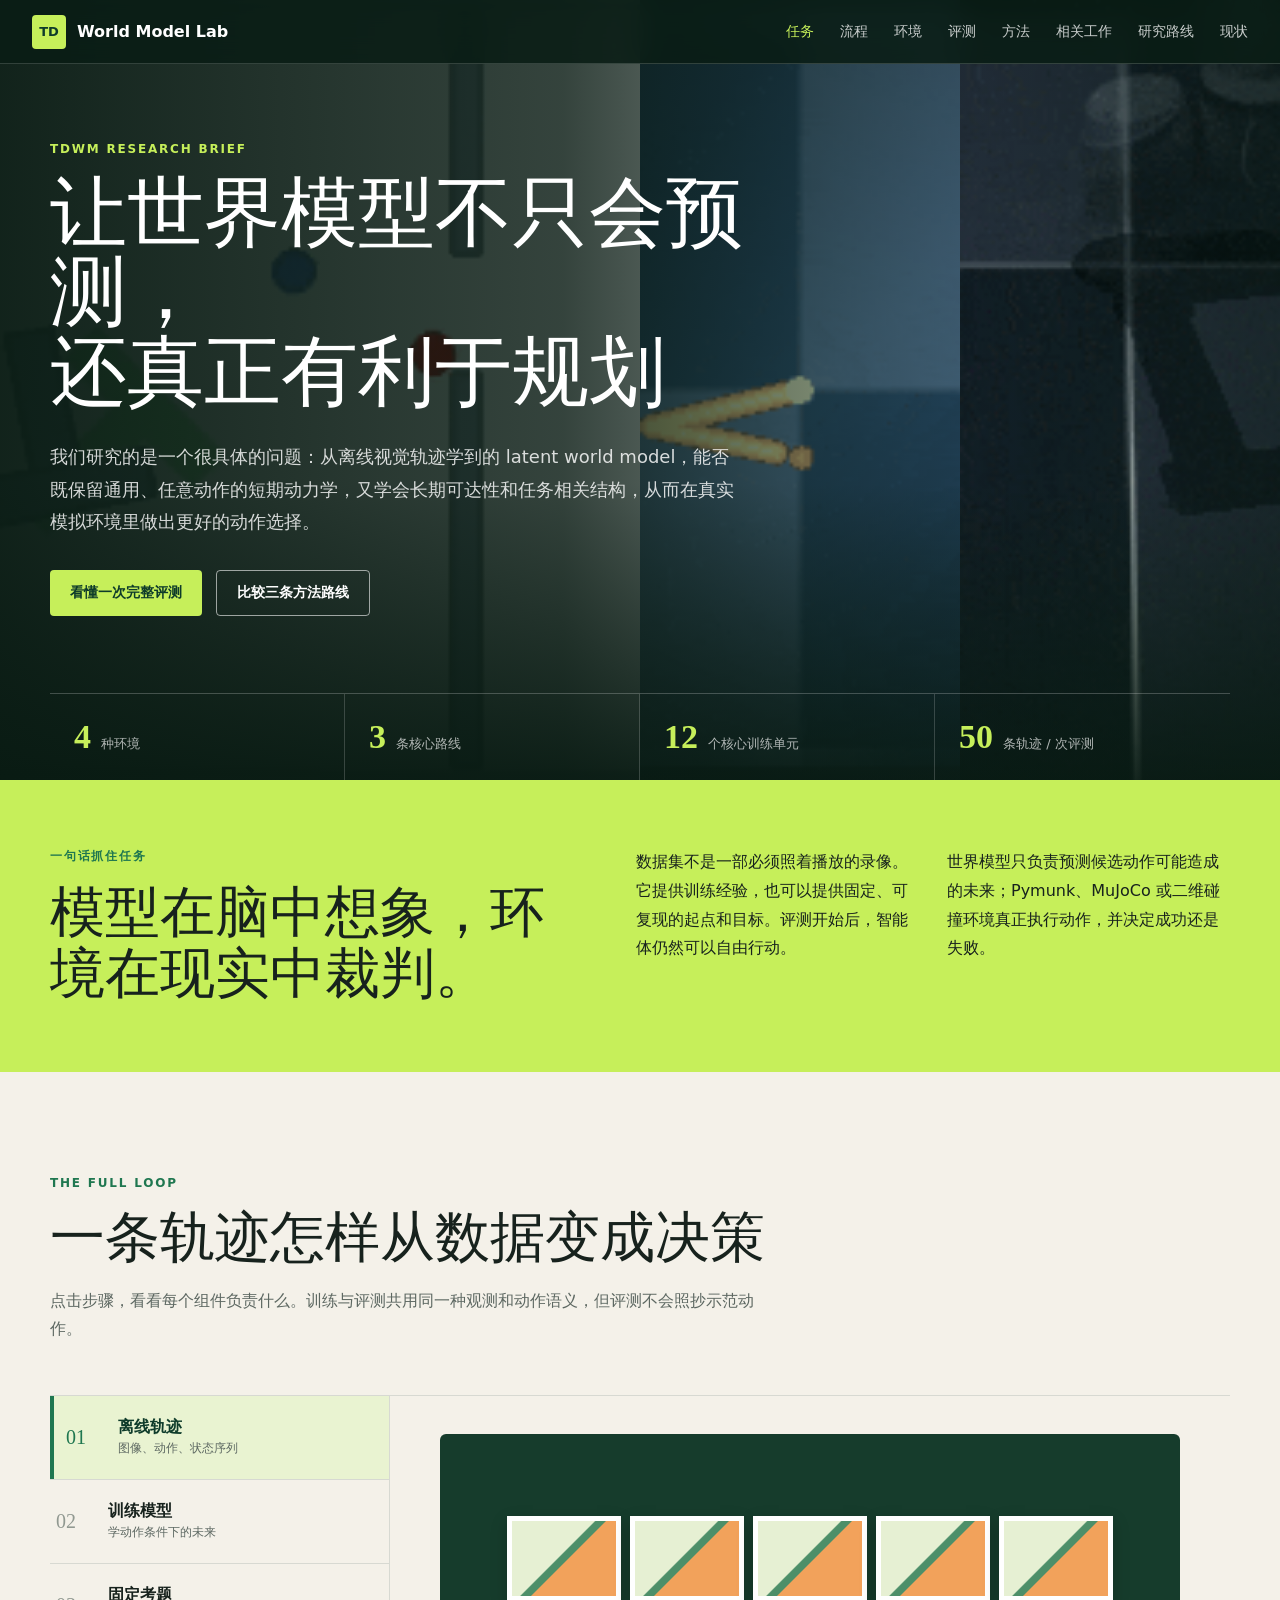
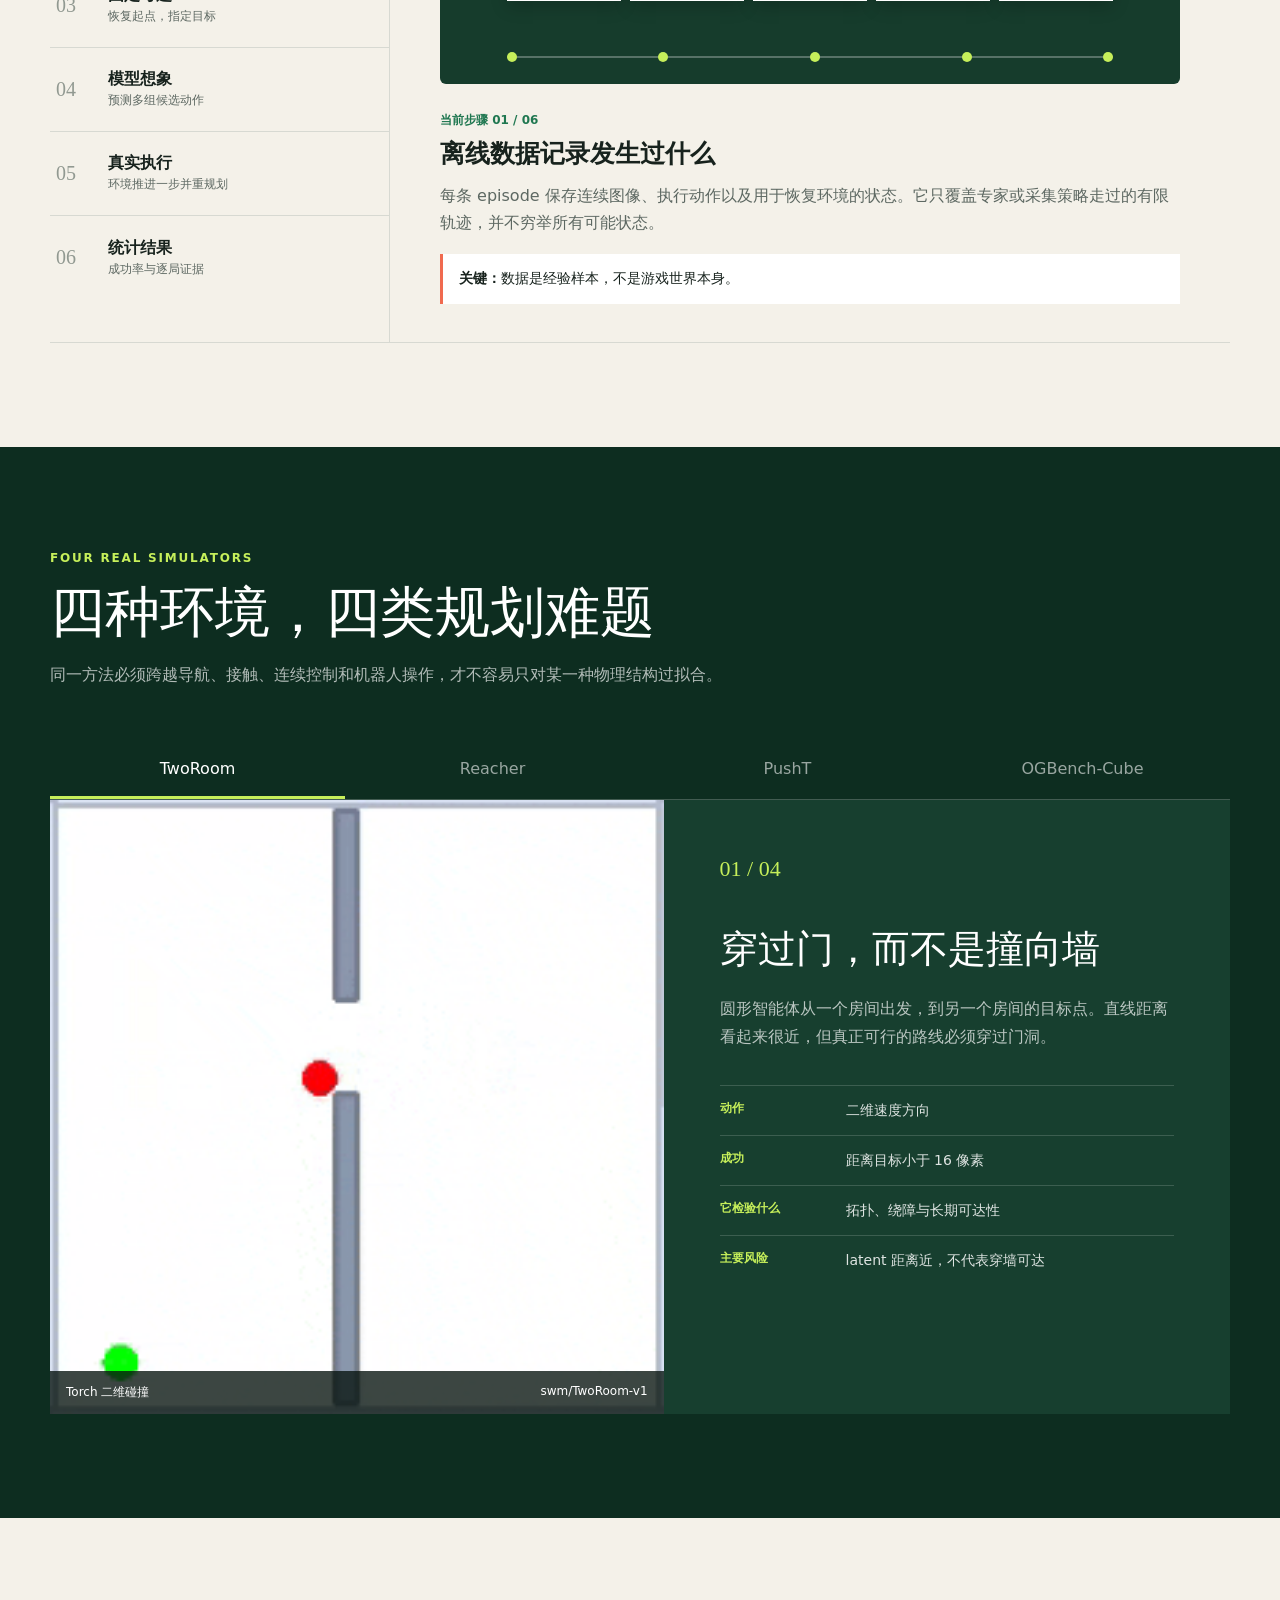
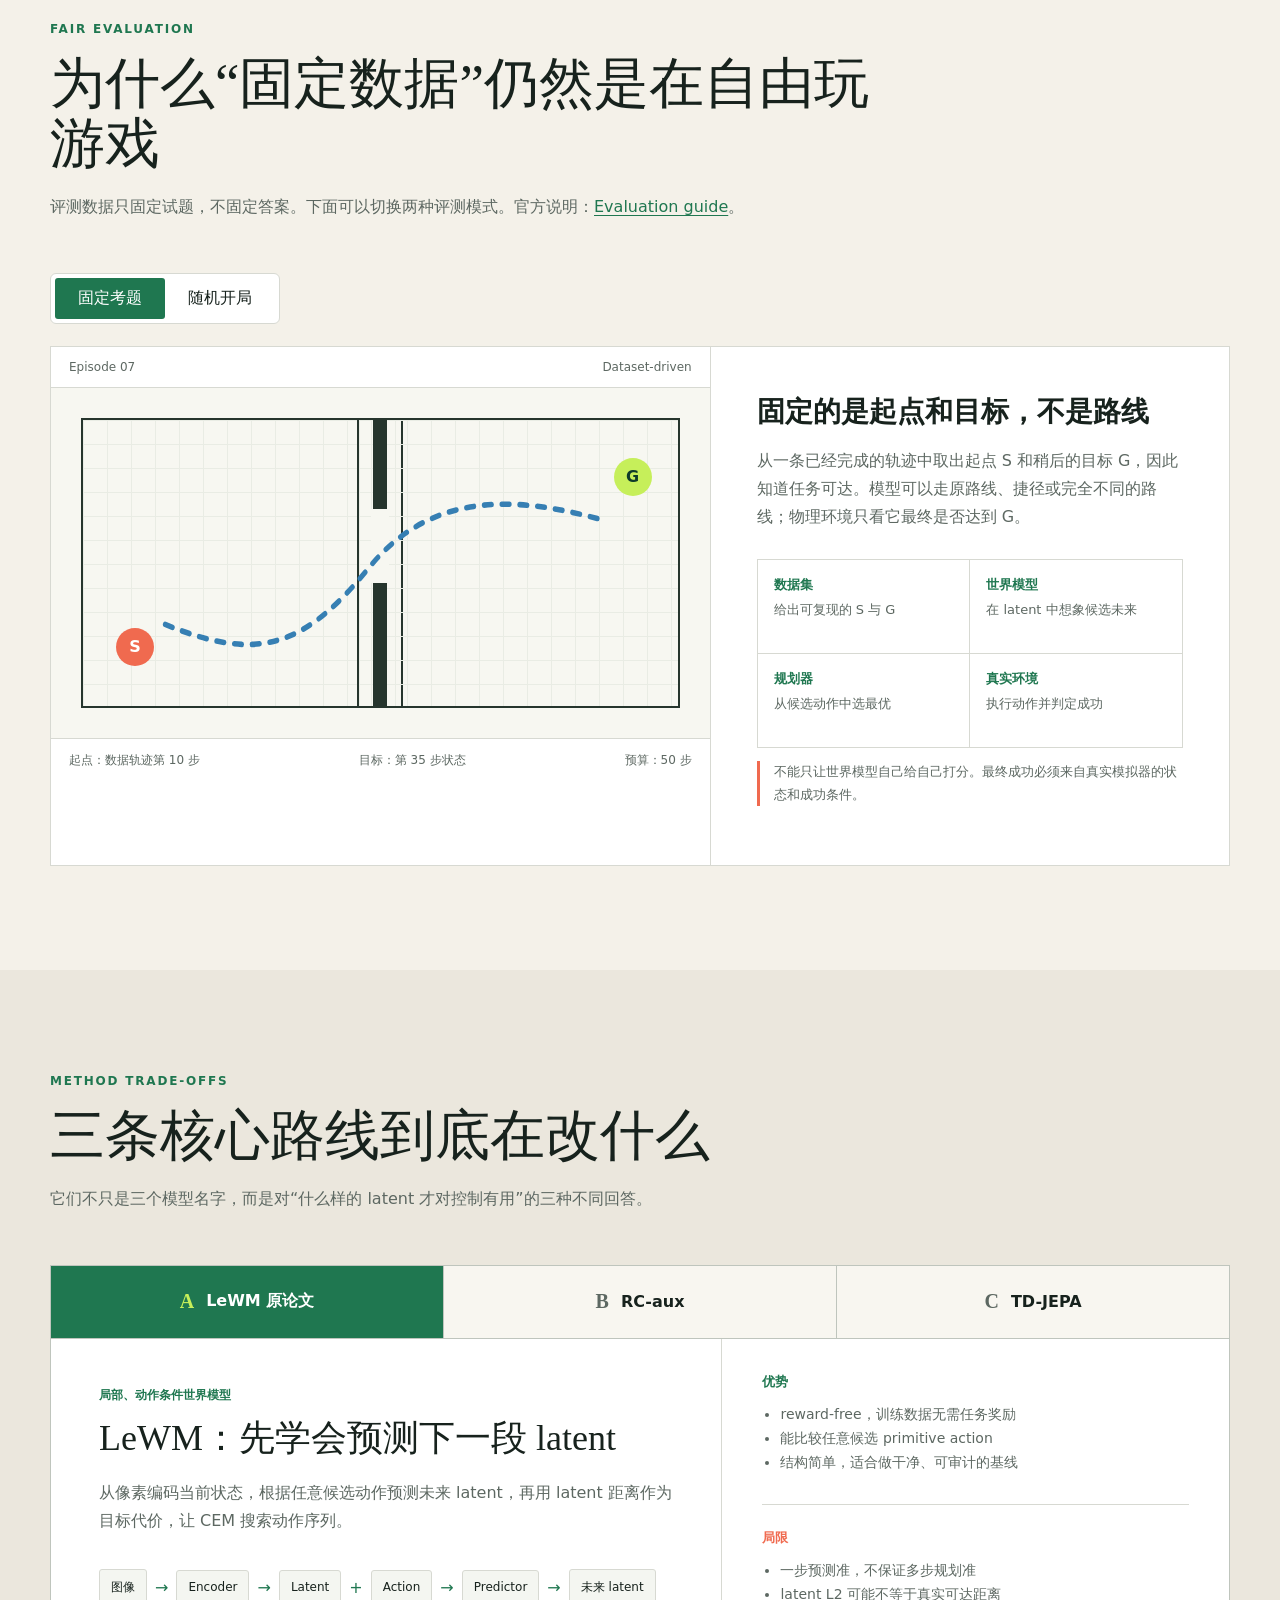
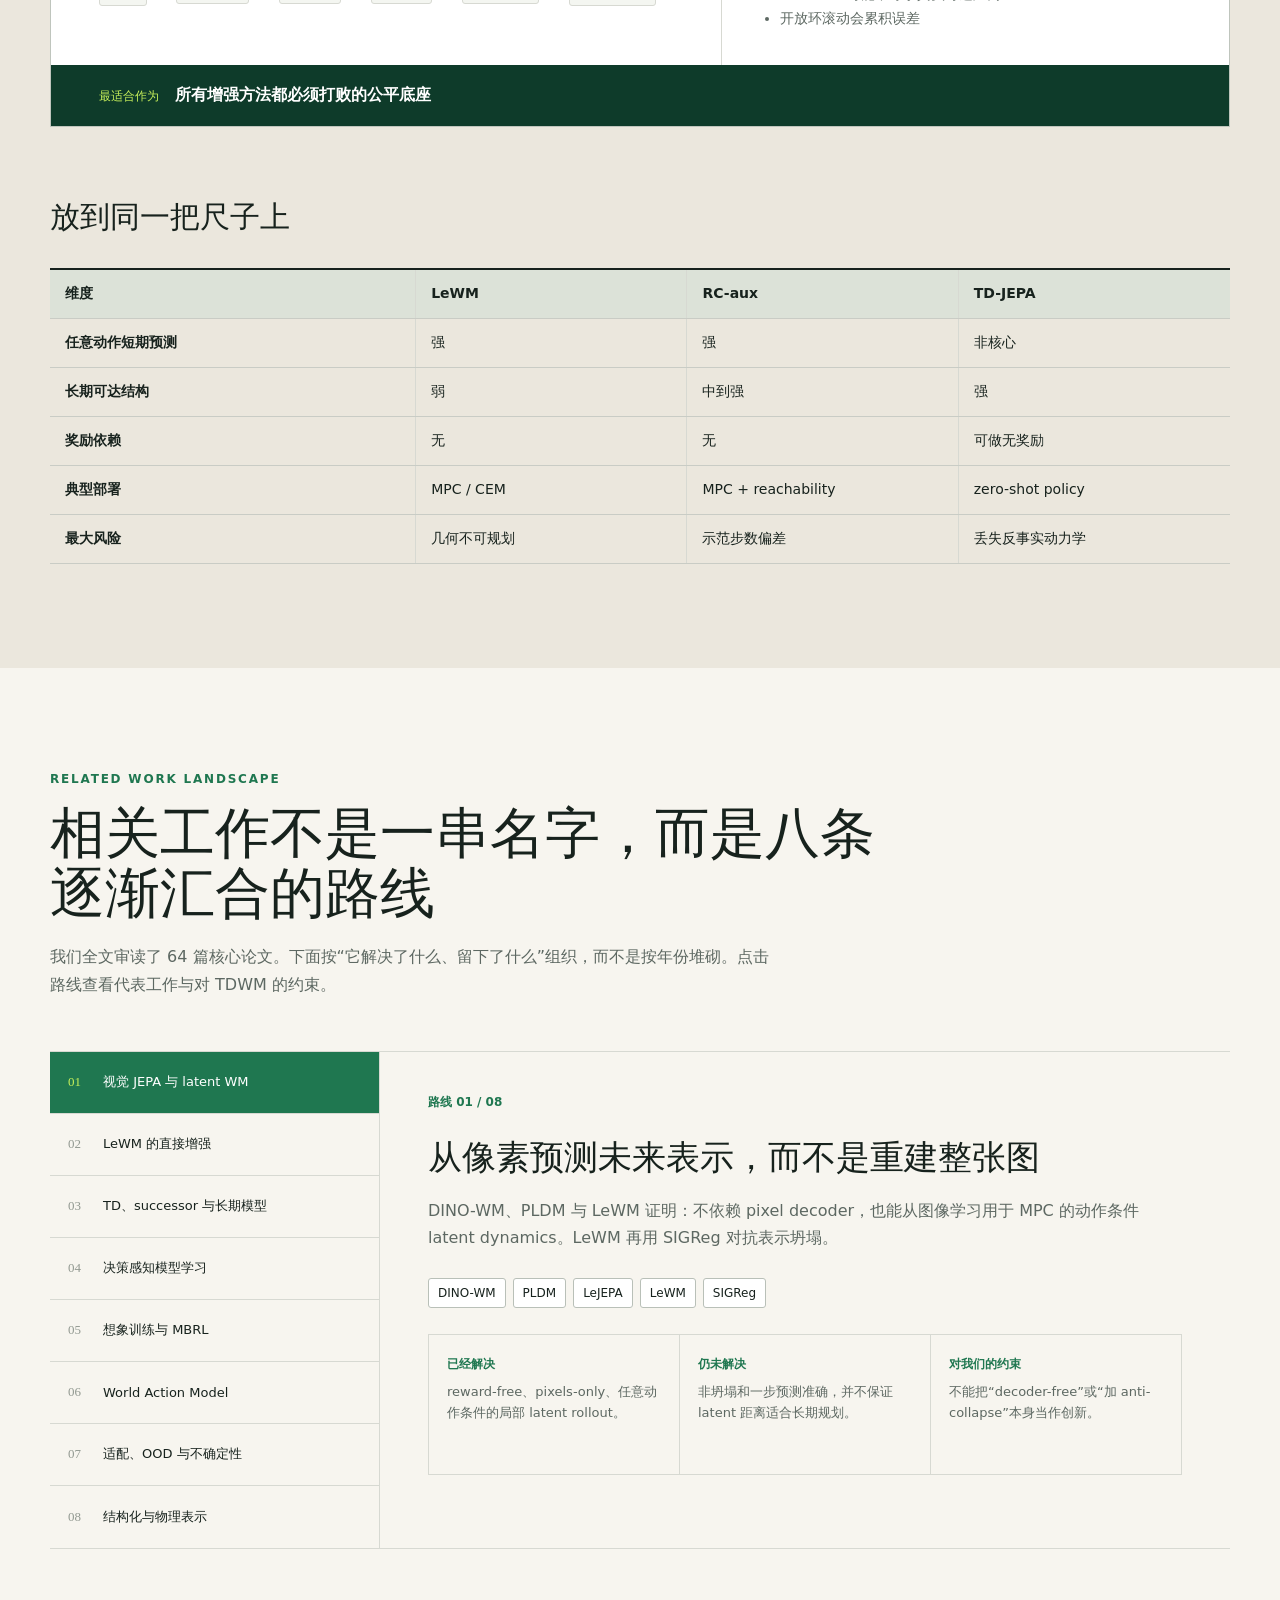
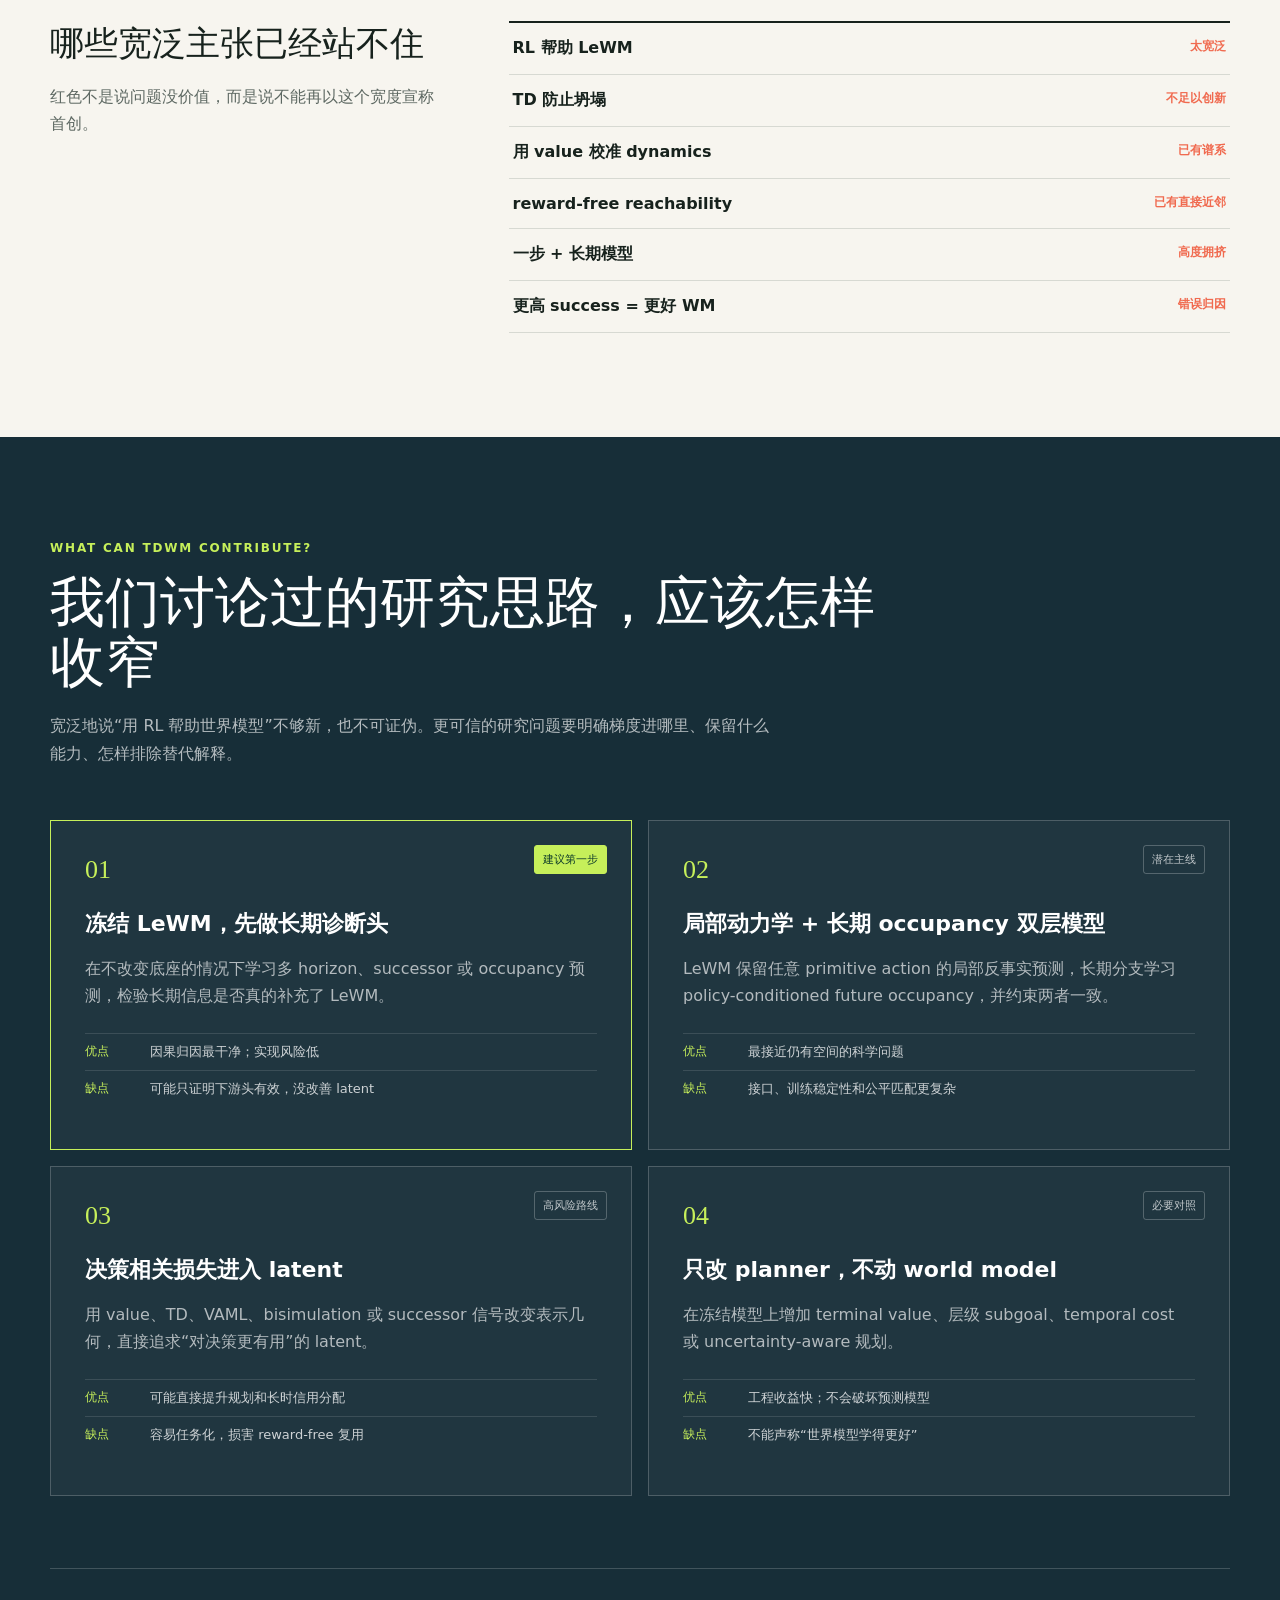
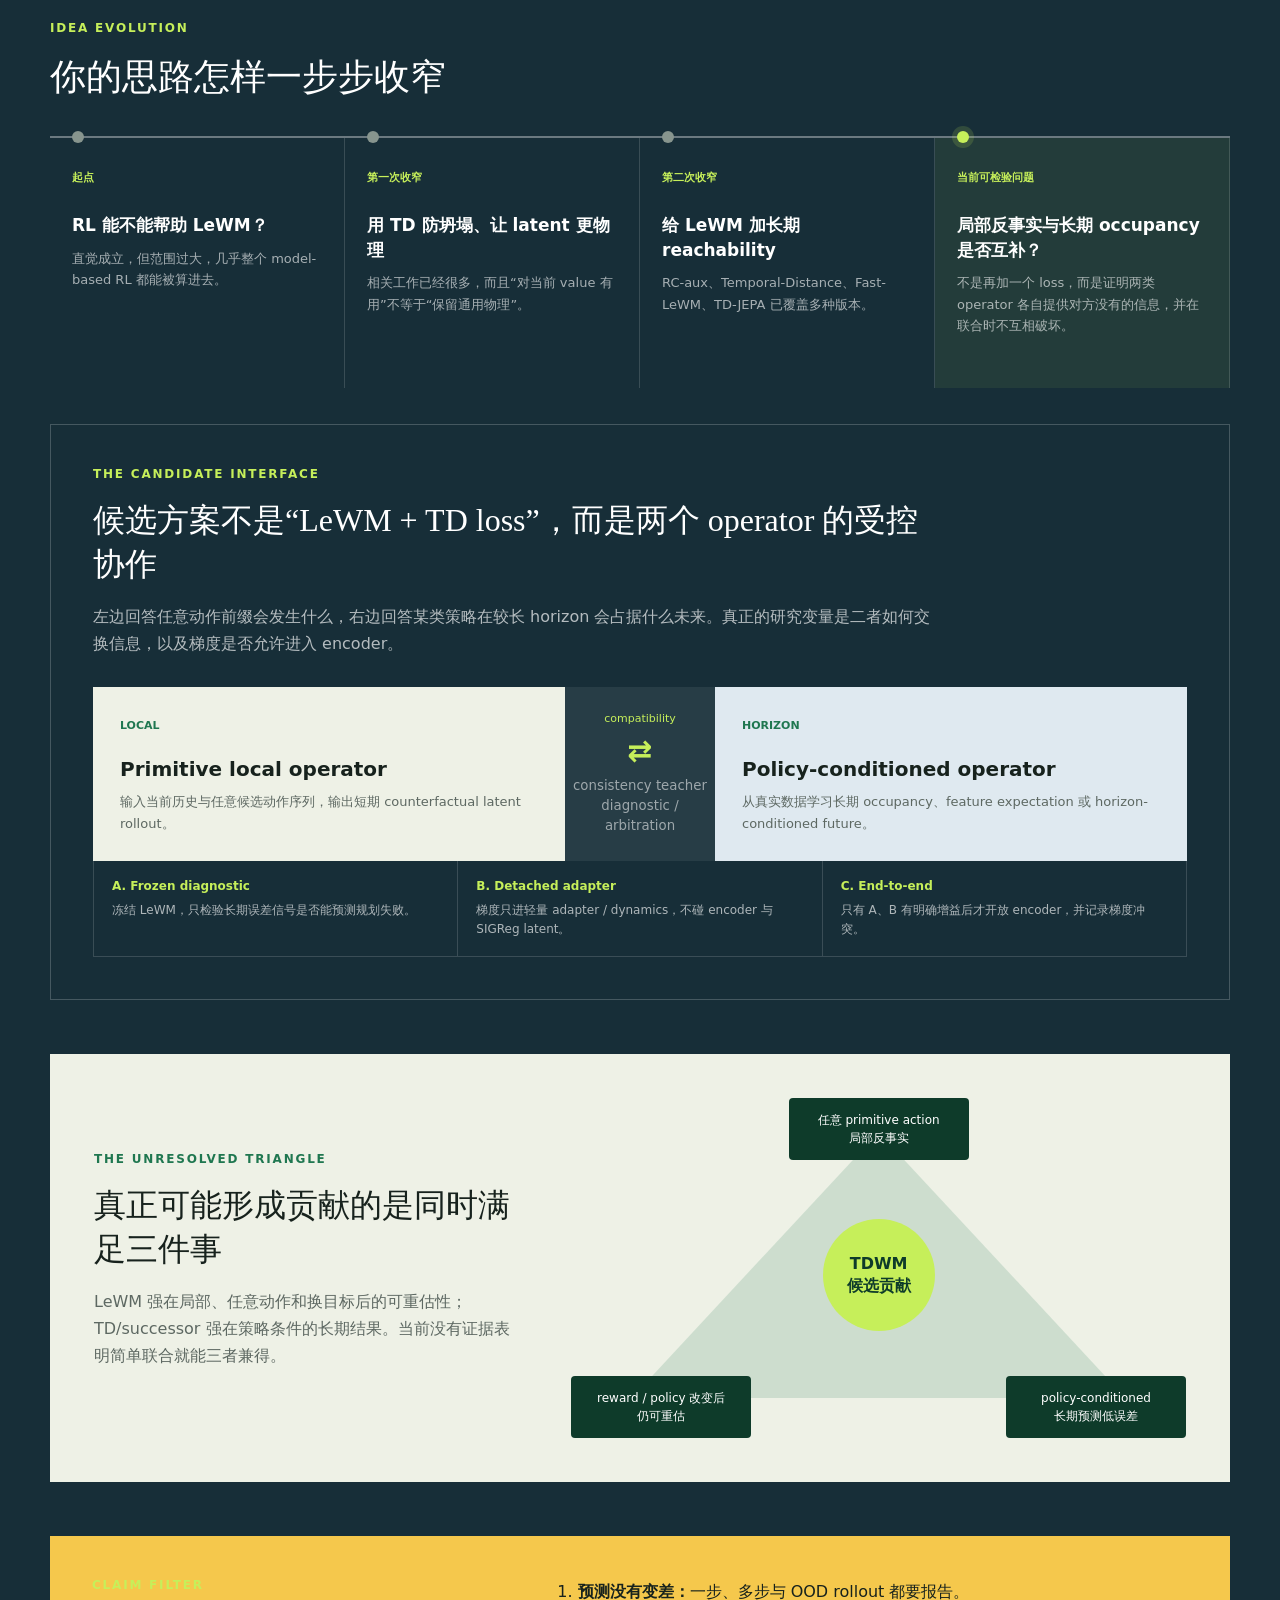
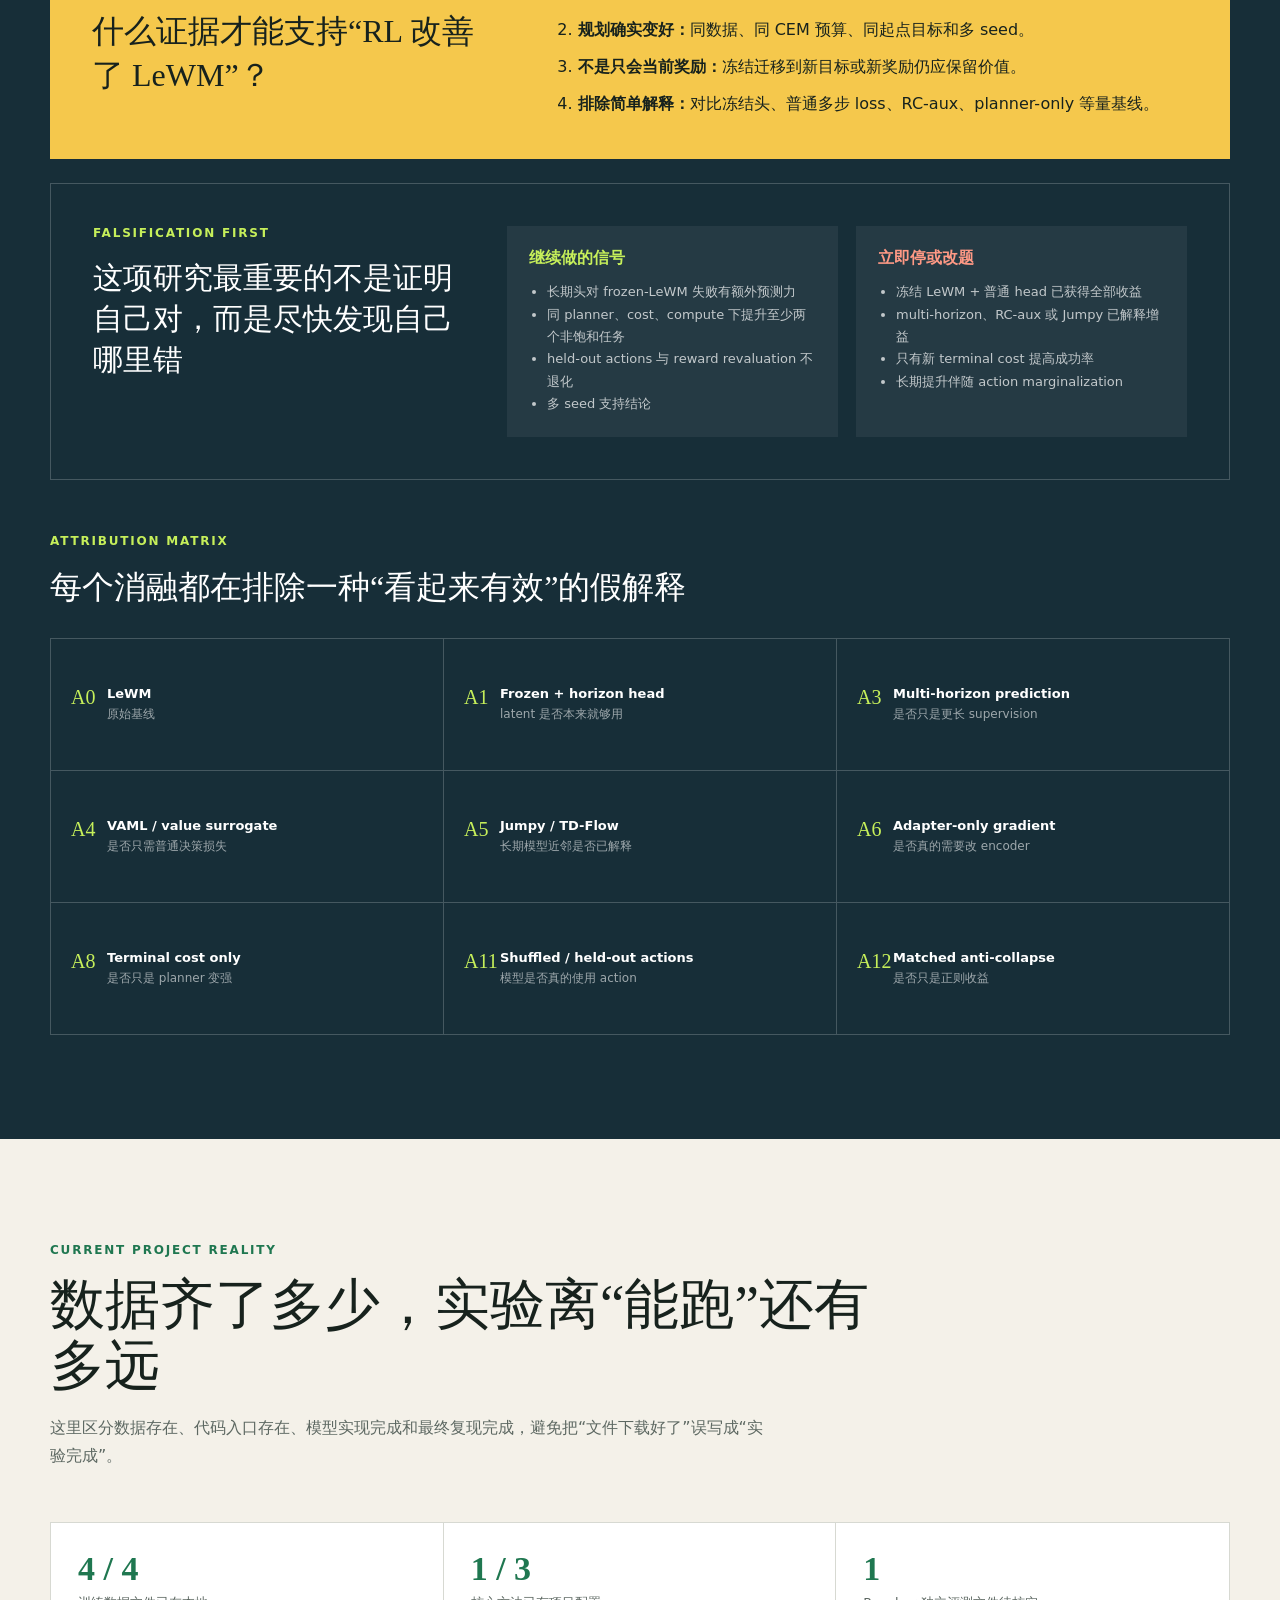
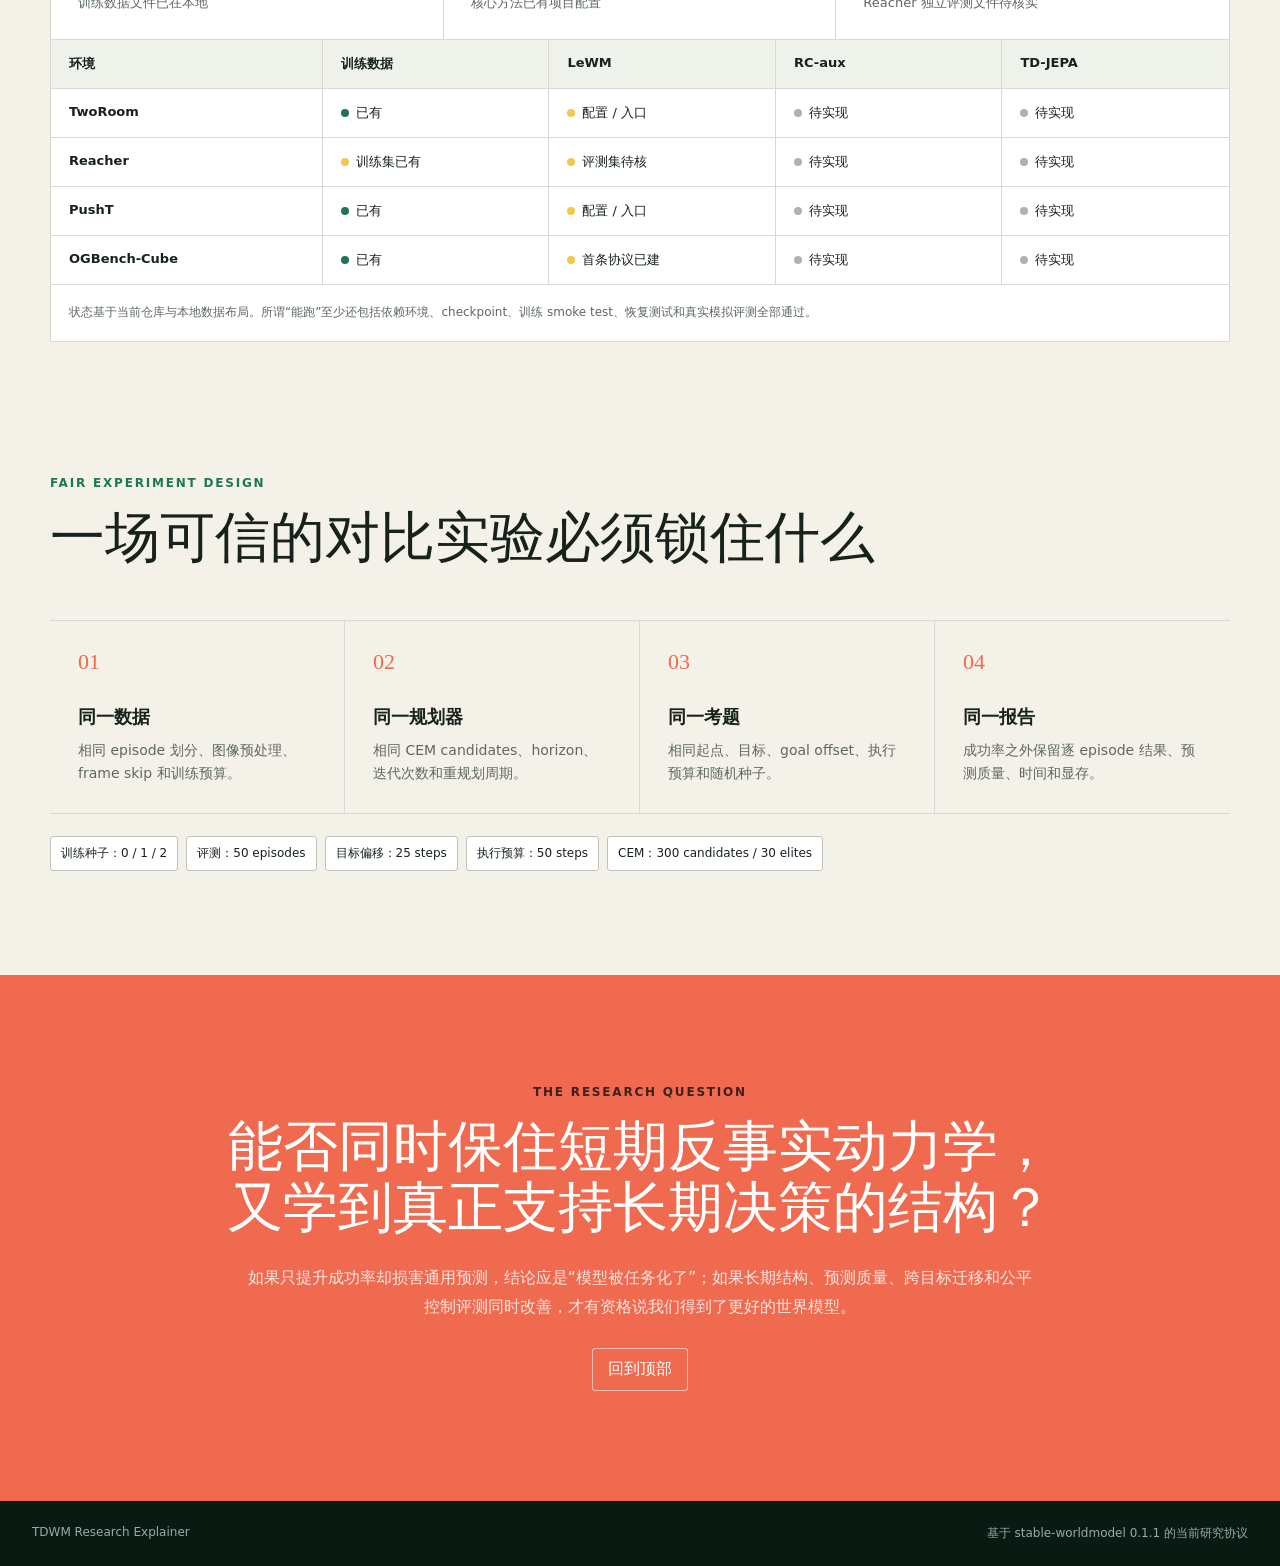
==== commit dc191a3f: "docs: add TDWM social preview" ====
--- a/docs/world-model-explainer/index.html
+++ b/docs/world-model-explainer/index.html
@@ -4,6 +4,10 @@
   <meta charset="utf-8">
   <meta name="viewport" content="width=device-width, initial-scale=1">
   <meta name="description" content="TDWM 四环境世界模型研究任务、评测流程与方法取舍的交互式说明。">
+  <meta property="og:title" content="TDWM 研究任务全景">
+  <meta property="og:description" content="局部反事实、长期决策与 64 篇相关工作的研究边界。">
+  <meta property="og:image" content="assets/og.png">
+  <meta name="twitter:card" content="summary_large_image">
   <title>TDWM 研究任务全景</title>
   <link rel="stylesheet" href="styles.css">
 </head>
